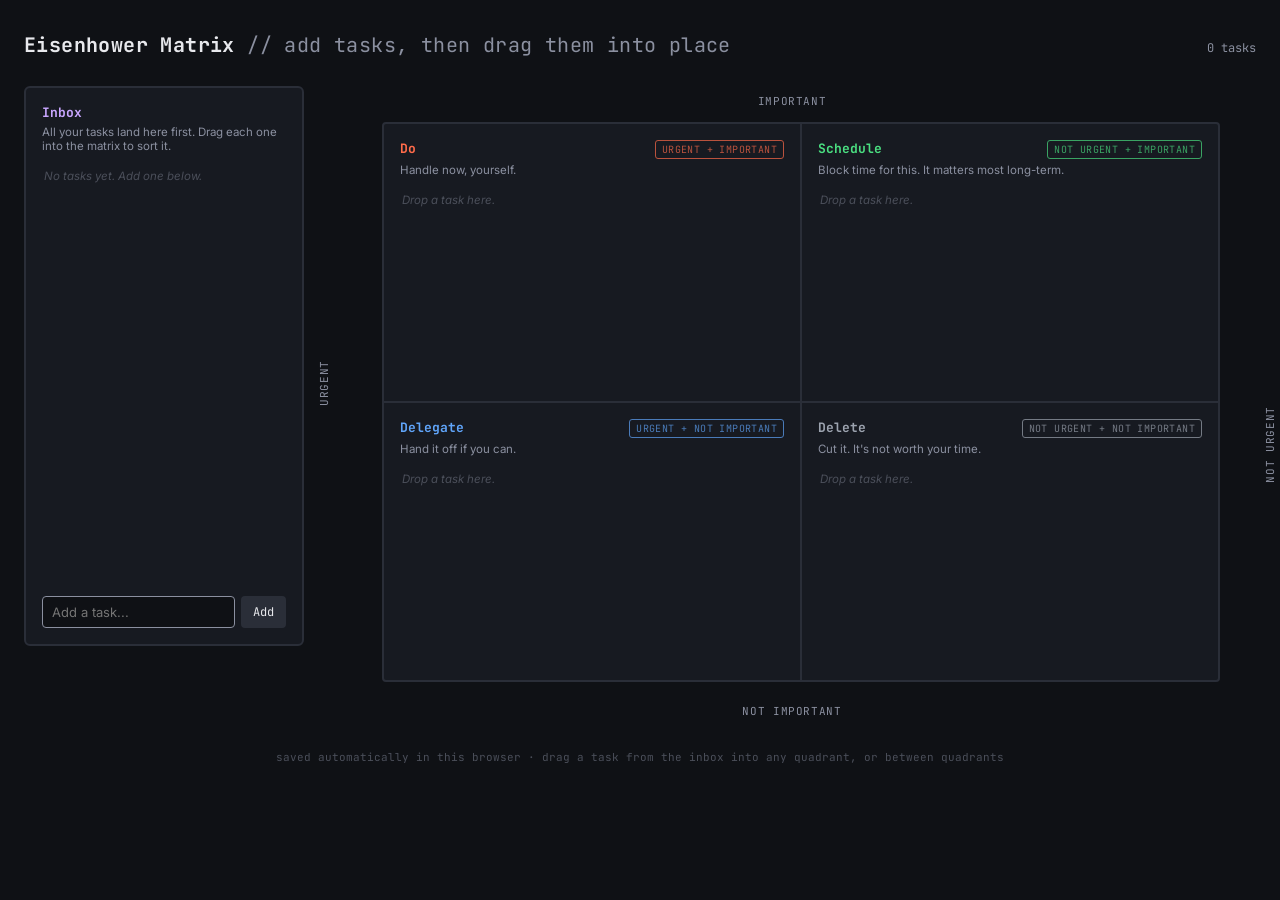
==== eisenhower_matrix/index.html @ 24649afc "task manager initial draft" ====
<!DOCTYPE html>
<html lang="en">
<head>
<meta charset="UTF-8">
<meta name="viewport" content="width=device-width, initial-scale=1.0">
<title>Eisenhower Matrix</title>
<link rel="preconnect" href="https://fonts.googleapis.com">
<link href="https://fonts.googleapis.com/css2?family=JetBrains+Mono:wght@400;500;700&family=Inter:wght@400;500;600&display=swap" rel="stylesheet">
<style>
  :root {
    --bg: #0F1115;
    --panel: #171A21;
    --panel-hover: #1D212B;
    --grid-line: #2A2E38;
    --text: #E8E9ED;
    --text-dim: #8B90A0;
    --do: #FF6B4A;
    --schedule: #4ADE80;
    --delegate: #60A5FA;
    --delete: #9CA3AF;
    --inbox: #C9A6FF;
  }

  * { box-sizing: border-box; }

  body {
    margin: 0;
    background: var(--bg);
    color: var(--text);
    font-family: 'Inter', sans-serif;
    min-height: 100vh;
    padding: 32px 24px 80px;
  }

  header {
    max-width: 1300px;
    margin: 0 auto 28px;
    display: flex;
    align-items: baseline;
    justify-content: space-between;
    flex-wrap: wrap;
    gap: 8px;
  }

  h1 {
    font-family: 'JetBrains Mono', monospace;
    font-size: 20px;
    font-weight: 700;
    letter-spacing: 0.02em;
    margin: 0;
  }

  h1 span { color: var(--text-dim); font-weight: 400; }

  .subtitle {
    font-family: 'JetBrains Mono', monospace;
    font-size: 12px;
    color: var(--text-dim);
  }

  /* ---- Overall layout: inbox on the left, graph on the right ---- */
  .layout {
    max-width: 1300px;
    margin: 0 auto;
    display: flex;
    gap: 24px;
    align-items: flex-start;
  }

  /* ---- Inbox (left column) ---- */
  .inbox {
    width: 280px;
    flex-shrink: 0;
    background: var(--panel);
    border: 2px solid var(--grid-line);
    border-radius: 6px;
    padding: 16px;
    display: flex;
    flex-direction: column;
    min-height: 560px;
    transition: background 0.15s ease, border-color 0.15s ease;
  }

  .inbox.drag-over {
    background: var(--panel-hover);
    border-color: var(--inbox);
  }

  .inbox-head {
    display: flex;
    align-items: baseline;
    justify-content: space-between;
    margin-bottom: 4px;
  }

  .inbox-title {
    font-family: 'JetBrains Mono', monospace;
    font-size: 13px;
    font-weight: 700;
    color: var(--inbox);
  }

  .inbox-desc {
    font-size: 11.5px;
    color: var(--text-dim);
    margin-bottom: 12px;
  }

  /* ---- The graph ---- */
  .graph-wrap {
    flex: 1;
    min-width: 0;
    position: relative;
    padding: 36px 36px 44px 54px;
  }

  .axis-label {
    position: absolute;
    font-family: 'JetBrains Mono', monospace;
    font-size: 11px;
    color: var(--text-dim);
    letter-spacing: 0.06em;
    text-transform: uppercase;
    white-space: nowrap;
  }

  .axis-top    { top: 8px; left: 50%; transform: translateX(-50%); }
  .axis-bottom { bottom: 8px; left: 50%; transform: translateX(-50%); }
  .axis-left {
    top: 50%; left: -4px;
    transform: translateY(-50%) rotate(-90deg);
    transform-origin: left center;
  }
  .axis-right {
    top: 50%; right: -14px;
    transform: translateY(-50%) rotate(-90deg);
    transform-origin: right center;
  }

  .matrix {
    display: grid;
    grid-template-columns: 1fr 1fr;
    grid-template-rows: 1fr 1fr;
    gap: 2px;
    background: var(--grid-line);
    border: 2px solid var(--grid-line);
    border-radius: 4px;
    overflow: hidden;
    min-height: 560px;
  }

  .quadrant {
    background: var(--panel);
    padding: 16px 16px 12px;
    display: flex;
    flex-direction: column;
    min-height: 0;
    transition: background 0.15s ease;
  }

  .quadrant.drag-over { background: var(--panel-hover); }

  .quadrant-head {
    display: flex;
    align-items: baseline;
    justify-content: space-between;
    margin-bottom: 4px;
  }

  .quadrant-title {
    font-family: 'JetBrains Mono', monospace;
    font-size: 13px;
    font-weight: 700;
  }

  .quadrant-tag {
    font-family: 'JetBrains Mono', monospace;
    font-size: 10px;
    padding: 2px 6px;
    border-radius: 3px;
    text-transform: uppercase;
    letter-spacing: 0.04em;
    border: 1px solid currentColor;
    opacity: 0.7;
  }

  #q-do .quadrant-title, #q-do .quadrant-tag { color: var(--do); }
  #q-schedule .quadrant-title, #q-schedule .quadrant-tag { color: var(--schedule); }
  #q-delegate .quadrant-title, #q-delegate .quadrant-tag { color: var(--delegate); }
  #q-delete .quadrant-title, #q-delete .quadrant-tag { color: var(--delete); }

  .quadrant-desc {
    font-size: 11.5px;
    color: var(--text-dim);
    margin-bottom: 12px;
  }

  /* ---- Shared task list + card styles ---- */
  .task-list {
    flex: 1;
    overflow-y: auto;
    display: flex;
    flex-direction: column;
    gap: 6px;
    min-height: 40px;
    padding-bottom: 4px;
  }

  .task {
    background: #1F232D;
    border: 1px solid var(--grid-line);
    border-radius: 5px;
    padding: 8px 10px;
    font-size: 13.5px;
    line-height: 1.4;
    display: flex;
    align-items: flex-start;
    justify-content: space-between;
    gap: 8px;
    cursor: grab;
  }

  .task:active { cursor: grabbing; }
  .task.dragging { opacity: 0.35; }

  .task-text {
    word-break: break-word;
    flex: 1;
  }

  .task-remove {
    background: none;
    border: none;
    color: var(--text-dim);
    cursor: pointer;
    font-size: 15px;
    line-height: 1;
    padding: 0 2px;
    flex-shrink: 0;
  }
  .task-remove:hover { color: var(--text); }

  .add-row {
    display: flex;
    gap: 6px;
    margin-top: 10px;
  }

  .add-row input {
    flex: 1;
    background: #0F1115;
    border: 1px solid var(--grid-line);
    border-radius: 4px;
    padding: 7px 9px;
    color: var(--text);
    font-family: 'Inter', sans-serif;
    font-size: 13px;
    min-width: 0;
  }

  .add-row input:focus {
    outline: none;
    border-color: var(--text-dim);
  }

  .add-row button {
    background: var(--grid-line);
    border: none;
    border-radius: 4px;
    color: var(--text);
    font-family: 'JetBrains Mono', monospace;
    font-size: 12px;
    padding: 0 12px;
    cursor: pointer;
    flex-shrink: 0;
  }
  .add-row button:hover { background: #3A3F4C; }

  .empty-hint {
    font-size: 11.5px;
    color: #4B4F5A;
    font-style: italic;
    padding: 4px 2px;
  }

  footer {
    max-width: 1300px;
    margin: 24px auto 0;
    font-family: 'JetBrains Mono', monospace;
    font-size: 11px;
    color: #4B4F5A;
    text-align: center;
  }

  @media (max-width: 900px) {
    .layout { flex-direction: column; }
    .inbox { width: 100%; min-height: 200px; }
    .graph-wrap { width: 100%; padding: 28px 14px 34px 30px; }
    .matrix { min-height: 640px; }
    .axis-left, .axis-right { display: none; }
  }
</style>
</head>
<body>

<header>
  <h1>Eisenhower Matrix <span>// add tasks, then drag them into place</span></h1>
  <div class="subtitle" id="task-count">0 tasks</div>
</header>

<div class="layout">

  <div class="inbox" data-quadrant="inbox">
    <div class="inbox-head">
      <span class="inbox-title">Inbox</span>
    </div>
    <div class="inbox-desc">All your tasks land here first. Drag each one into the matrix to sort it.</div>
    <div class="task-list" id="list-inbox"></div>
    <form class="add-row" data-quadrant="inbox">
      <input type="text" placeholder="Add a task..." autofocus />
      <button type="submit">Add</button>
    </form>
  </div>

  <div class="graph-wrap">
    <div class="axis-label axis-top">important</div>
    <div class="axis-label axis-bottom">not important</div>
    <div class="axis-label axis-left">urgent</div>
    <div class="axis-label axis-right">not urgent</div>

    <div class="matrix">
      <div class="quadrant" id="q-do" data-quadrant="do">
        <div class="quadrant-head">
          <span class="quadrant-title">Do</span>
          <span class="quadrant-tag">urgent + important</span>
        </div>
        <div class="quadrant-desc">Handle now, yourself.</div>
        <div class="task-list" id="list-do"></div>
      </div>

      <div class="quadrant" id="q-schedule" data-quadrant="schedule">
        <div class="quadrant-head">
          <span class="quadrant-title">Schedule</span>
          <span class="quadrant-tag">not urgent + important</span>
        </div>
        <div class="quadrant-desc">Block time for this. It matters most long-term.</div>
        <div class="task-list" id="list-schedule"></div>
      </div>

      <div class="quadrant" id="q-delegate" data-quadrant="delegate">
        <div class="quadrant-head">
          <span class="quadrant-title">Delegate</span>
          <span class="quadrant-tag">urgent + not important</span>
        </div>
        <div class="quadrant-desc">Hand it off if you can.</div>
        <div class="task-list" id="list-delegate"></div>
      </div>

      <div class="quadrant" id="q-delete" data-quadrant="delete">
        <div class="quadrant-head">
          <span class="quadrant-title">Delete</span>
          <span class="quadrant-tag">not urgent + not important</span>
        </div>
        <div class="quadrant-desc">Cut it. It's not worth your time.</div>
        <div class="task-list" id="list-delete"></div>
      </div>
    </div>
  </div>

</div>

<footer>saved automatically in this browser &middot; drag a task from the inbox into any quadrant, or between quadrants</footer>

<script>
  // ---- Data layer -----------------------------------------------------
  // Tasks are stored as an array of { id, text, quadrant } objects,
  // persisted to localStorage so they survive closing/reopening the file.
  // quadrant is one of: 'inbox', 'do', 'schedule', 'delegate', 'delete'

  const STORAGE_KEY = 'eisenhower-matrix-tasks';
  const ZONES = ['inbox', 'do', 'schedule', 'delegate', 'delete'];

  function loadTasks() {
    try {
      const raw = localStorage.getItem(STORAGE_KEY);
      return raw ? JSON.parse(raw) : [];
    } catch (e) {
      console.error('Could not read saved tasks:', e);
      return [];
    }
  }

  function saveTasks(tasks) {
    localStorage.setItem(STORAGE_KEY, JSON.stringify(tasks));
  }

  let tasks = loadTasks();

  function addTask(text, quadrant) {
    const trimmed = text.trim();
    if (!trimmed) return;
    tasks.push({ id: crypto.randomUUID(), text: trimmed, quadrant });
    saveTasks(tasks);
    render();
  }

  function removeTask(id) {
    tasks = tasks.filter(t => t.id !== id);
    saveTasks(tasks);
    render();
  }

  function moveTask(id, newQuadrant) {
    const task = tasks.find(t => t.id === id);
    if (task) {
      task.quadrant = newQuadrant;
      saveTasks(tasks);
      render();
    }
  }

  // ---- Rendering --------------------------------------------------------

  function render() {
    ZONES.forEach(zone => {
      const list = document.getElementById('list-' + zone);
      list.innerHTML = '';

      const items = tasks.filter(t => t.quadrant === zone);

      if (items.length === 0) {
        const hint = document.createElement('div');
        hint.className = 'empty-hint';
        hint.textContent = zone === 'inbox' ? 'No tasks yet. Add one below.' : 'Drop a task here.';
        list.appendChild(hint);
        return;
      }

      items.forEach(task => {
        const card = document.createElement('div');
        card.className = 'task';
        card.draggable = true;
        card.dataset.id = task.id;

        const textEl = document.createElement('span');
        textEl.className = 'task-text';
        textEl.textContent = task.text;

        const removeBtn = document.createElement('button');
        removeBtn.className = 'task-remove';
        removeBtn.textContent = '\u00D7';
        removeBtn.title = 'Delete task';
        removeBtn.addEventListener('click', () => removeTask(task.id));

        card.addEventListener('dragstart', () => {
          card.classList.add('dragging');
        });
        card.addEventListener('dragend', () => {
          card.classList.remove('dragging');
        });

        card.appendChild(textEl);
        card.appendChild(removeBtn);
        list.appendChild(card);
      });
    });

    document.getElementById('task-count').textContent =
      tasks.length + (tasks.length === 1 ? ' task' : ' tasks');
  }

  // ---- Drag and drop between zones (inbox + 4 quadrants) -----------------

  document.querySelectorAll('[data-quadrant]').forEach(zone => {
    // Only wire up drag events on containers that actually hold a task list
    // (the inbox div and each quadrant div both qualify).
    zone.addEventListener('dragover', (e) => {
      e.preventDefault();
      zone.classList.add('drag-over');
    });

    zone.addEventListener('dragleave', (e) => {
      // Only clear the highlight when the pointer actually leaves this zone,
      // not when it moves between child elements inside it.
      if (!zone.contains(e.relatedTarget)) {
        zone.classList.remove('drag-over');
      }
    });

    zone.addEventListener('drop', (e) => {
      e.preventDefault();
      zone.classList.remove('drag-over');
      const draggingCard = document.querySelector('.task.dragging');
      if (draggingCard) {
        moveTask(draggingCard.dataset.id, zone.dataset.quadrant);
      }
    });
  });

  // ---- Add-task form (inbox only) ----------------------------------------

  document.querySelector('.add-row[data-quadrant="inbox"]').addEventListener('submit', (e) => {
    e.preventDefault();
    const input = e.target.querySelector('input');
    addTask(input.value, 'inbox');
    input.value = '';
    input.focus();
  });

  render();
</script>

</body>
</html>
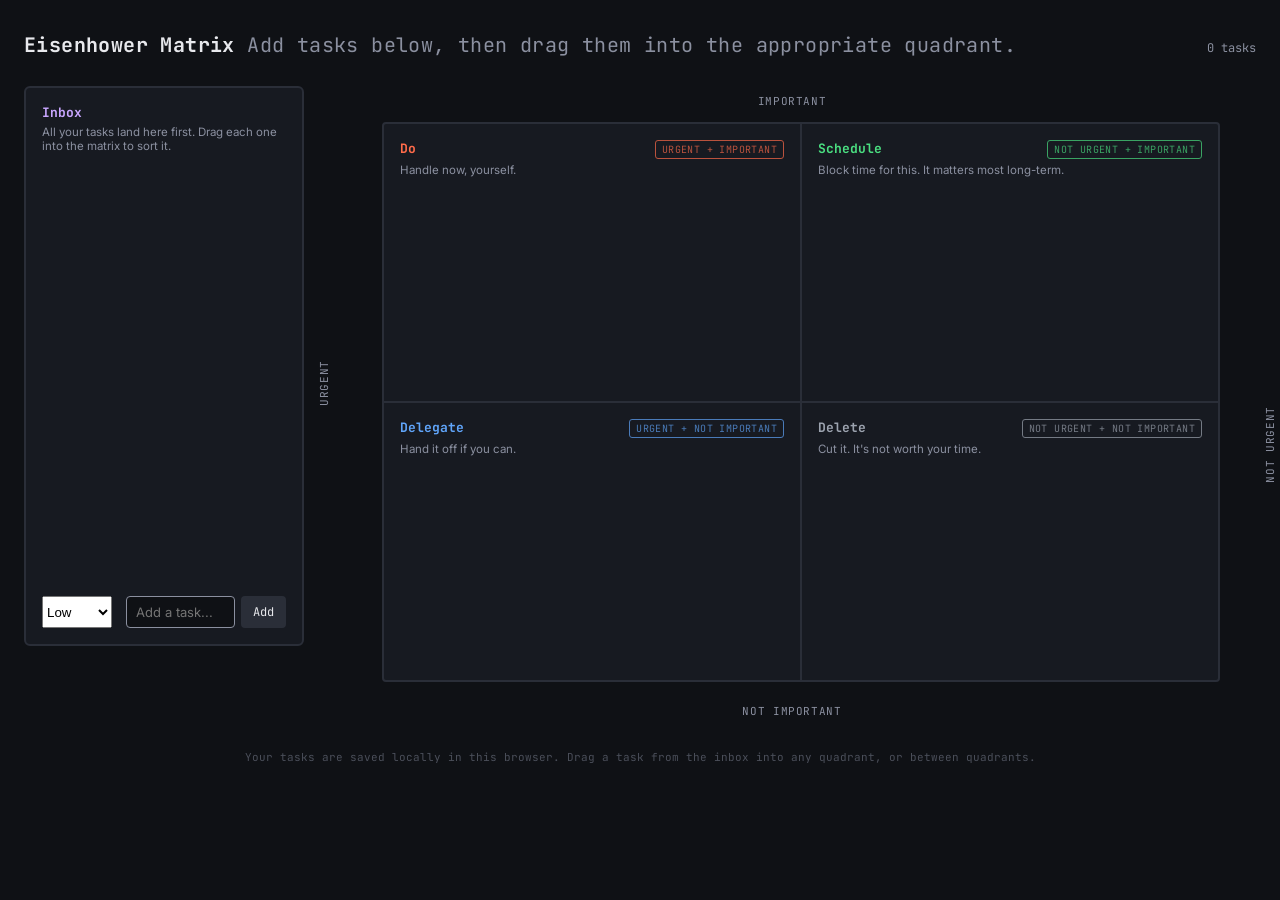
==== commit 0043a722: "update eisenhower matrix" ====
--- a/eisenhower_matrix/index.html
+++ b/eisenhower_matrix/index.html
@@ -221,7 +221,11 @@
   }
 
   .task:active { cursor: grabbing; }
-  .task.dragging { opacity: 0.35; }
+  .task.dragging {
+    opacity: 0.35;
+    box-shadow: 0 4px 12px rgba(0,0,0,0.25);
+    border: 2px solid var(--do);
+  }
 
   .task-text {
     word-break: break-word;
@@ -299,12 +303,15 @@
     .matrix { min-height: 640px; }
     .axis-left, .axis-right { display: none; }
   }
+  .priority-low { opacity: 0.7; }
+  .priority-medium { }
+  .priority-high { border-left: 4px solid #e74c3c; }
 </style>
 </head>
 <body>
 
 <header>
-  <h1>Eisenhower Matrix <span>// add tasks, then drag them into place</span></h1>
+  <h1>Eisenhower Matrix <span>Add tasks below, then drag them into the appropriate quadrant.</span></h1>
   <div class="subtitle" id="task-count">0 tasks</div>
 </header>
 
@@ -317,6 +324,11 @@
     <div class="inbox-desc">All your tasks land here first. Drag each one into the matrix to sort it.</div>
     <div class="task-list" id="list-inbox"></div>
     <form class="add-row" data-quadrant="inbox">
+      <select id="task-priority" style="margin-right:8px;">
+        <option value="low">Low</option>
+        <option value="medium">Medium</option>
+        <option value="high">High</option>
+      </select>
       <input type="text" placeholder="Add a task..." autofocus />
       <button type="submit">Add</button>
     </form>
@@ -369,7 +381,7 @@
 
 </div>
 
-<footer>saved automatically in this browser &middot; drag a task from the inbox into any quadrant, or between quadrants</footer>
+<footer>Your tasks are saved locally in this browser. Drag a task from the inbox into any quadrant, or between quadrants.</footer>
 
 <script>
   // ---- Data layer -----------------------------------------------------
@@ -399,10 +411,8 @@
   function addTask(text, quadrant) {
     const trimmed = text.trim();
     if (!trimmed) return;
-    tasks.push({ id: crypto.randomUUID(), text: trimmed, quadrant });
-    saveTasks(tasks);
-    render();
-  }
+    const priority = document.getElementById('task-priority')?.value || 'medium';
+    tasks.push({ id: crypto.randomUUID(), text: trimmed, quadrant, priority });
 
   function removeTask(id) {
     tasks = tasks.filter(t => t.id !== id);
@@ -431,7 +441,7 @@
       if (items.length === 0) {
         const hint = document.createElement('div');
         hint.className = 'empty-hint';
-        hint.textContent = zone === 'inbox' ? 'No tasks yet. Add one below.' : 'Drop a task here.';
+        hint.textContent = zone === 'inbox' ? 'No tasks yet. Add one below.' : 'Drag a task here to schedule it.';
         list.appendChild(hint);
         return;
       }
@@ -441,16 +451,31 @@
         card.className = 'task';
         card.draggable = true;
         card.dataset.id = task.id;
+        card.dataset.priority = task.priority;
+        card.classList.add('priority-'+task.priority);
 
         const textEl = document.createElement('span');
         textEl.className = 'task-text';
         textEl.textContent = task.text;
+        textEl.contentEditable = true;
+        textEl.addEventListener('blur', () => {
+          if (textEl.textContent !== task.text) {
+            task.text = textEl.textContent;
+            saveTasks();
+          }
+        });
 
         const removeBtn = document.createElement('button');
         removeBtn.className = 'task-remove';
         removeBtn.textContent = '\u00D7';
         removeBtn.title = 'Delete task';
-        removeBtn.addEventListener('click', () => removeTask(task.id));
+        removeBtn.setAttribute('role', 'button');
+        removeBtn.setAttribute('aria-label', 'Delete task');
+        removeBtn.addEventListener('click', () => {
+          if (confirm('Delete this task?')) {
+            removeTask(task.id);
+          }
+        });
 
         card.addEventListener('dragstart', () => {
           card.classList.add('dragging');
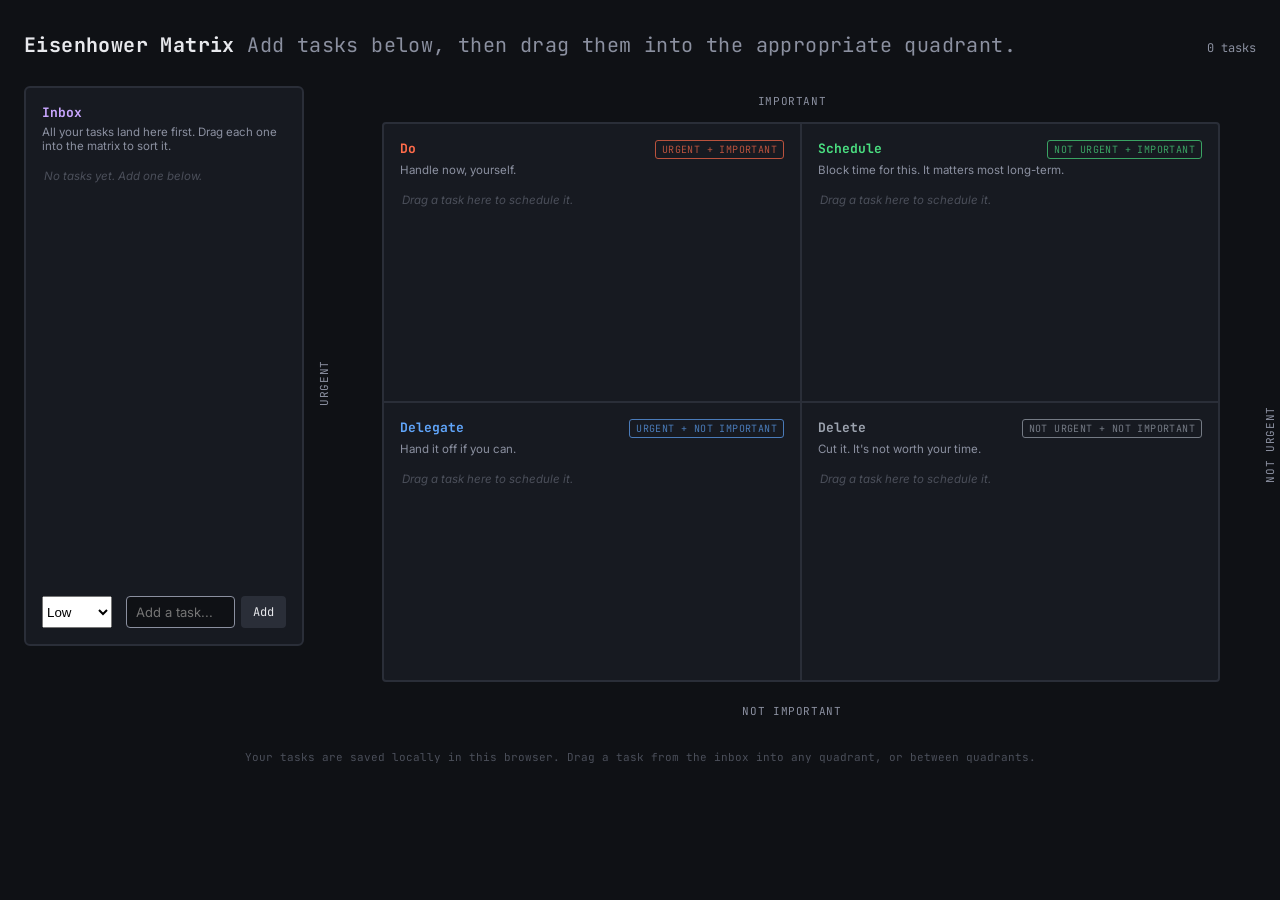
==== commit 9d5716a1: "fixed known bugs" ====
--- a/eisenhower_matrix/index.html
+++ b/eisenhower_matrix/index.html
@@ -304,7 +304,6 @@
     .axis-left, .axis-right { display: none; }
   }
   .priority-low { opacity: 0.7; }
-  .priority-medium { }
   .priority-high { border-left: 4px solid #e74c3c; }
 </style>
 </head>
@@ -395,7 +394,13 @@
   function loadTasks() {
     try {
       const raw = localStorage.getItem(STORAGE_KEY);
-      return raw ? JSON.parse(raw) : [];
+      const savedTasks = raw ? JSON.parse(raw) : [];
+      return Array.isArray(savedTasks)
+        ? savedTasks.map(task => ({
+            ...task,
+            priority: task.priority || 'medium'
+          }))
+        : [];
     } catch (e) {
       console.error('Could not read saved tasks:', e);
       return [];
@@ -413,6 +418,9 @@
     if (!trimmed) return;
     const priority = document.getElementById('task-priority')?.value || 'medium';
     tasks.push({ id: crypto.randomUUID(), text: trimmed, quadrant, priority });
+    saveTasks(tasks);
+    render();
+  }
 
   function removeTask(id) {
     tasks = tasks.filter(t => t.id !== id);
@@ -458,10 +466,19 @@
         textEl.className = 'task-text';
         textEl.textContent = task.text;
         textEl.contentEditable = true;
+        textEl.addEventListener('keydown', (e) => {
+          if (e.key === 'Enter') {
+            e.preventDefault();
+            textEl.blur();
+          }
+        });
         textEl.addEventListener('blur', () => {
-          if (textEl.textContent !== task.text) {
-            task.text = textEl.textContent;
-            saveTasks();
+          const trimmedText = textEl.textContent.trim();
+          if (!trimmedText) {
+            textEl.textContent = task.text;
+          } else if (trimmedText !== task.text) {
+            task.text = trimmedText;
+            saveTasks(tasks);
           }
         });
 
@@ -477,7 +494,8 @@
           }
         });
 
-        card.addEventListener('dragstart', () => {
+        card.addEventListener('dragstart', (e) => {
+          e.dataTransfer.setData('text/plain', task.id);
           card.classList.add('dragging');
         });
         card.addEventListener('dragend', () => {
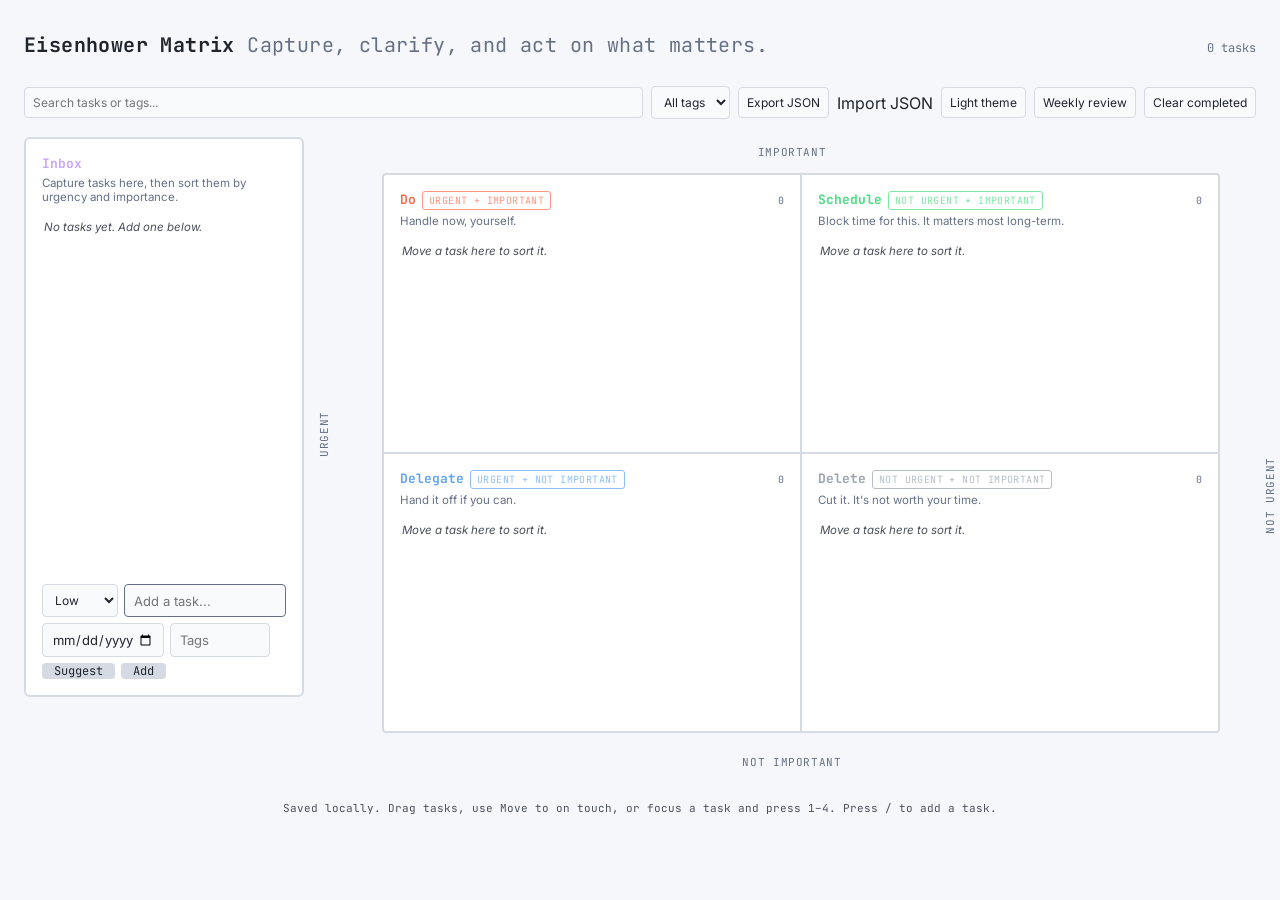
==== commit 101675f8: "Expand Eisenhower task management" ====
--- a/eisenhower_matrix/index.html
+++ b/eisenhower_matrix/index.html
@@ -305,14 +305,96 @@
   }
   .priority-low { opacity: 0.7; }
   .priority-high { border-left: 4px solid #e74c3c; }
+  .toolbar {
+    max-width: 1300px;
+    margin: 0 auto 18px;
+    display: flex;
+    flex-wrap: wrap;
+    gap: 8px;
+    align-items: center;
+  }
+  .toolbar input, .toolbar button, .toolbar select, .add-row select,
+  .task-priority, .task-date, .task-tags, .task-move {
+    background: #0F1115;
+    border: 1px solid var(--grid-line);
+    border-radius: 4px;
+    color: var(--text);
+    font: 12px 'Inter', sans-serif;
+    padding: 7px 8px;
+  }
+  .toolbar input { flex: 1 1 180px; min-width: 140px; }
+  .toolbar button, .toolbar label { cursor: pointer; }
+  .toolbar button:hover { background: var(--grid-line); }
+  .toolbar .review-status { color: var(--text-dim); font: 11px 'JetBrains Mono', monospace; }
+  .add-row { flex-wrap: wrap; }
+  .add-row select { flex: 0 0 76px; min-width: 0; margin-right: 0 !important; }
+  .add-row input { min-width: 100px; }
+  .add-row input[type="date"] { flex: 0 0 122px; }
+  .add-row input[type="text"].tags-input { flex: 0 0 100px; }
+  .quadrant-head { gap: 6px; }
+  .quadrant-count {
+    color: var(--text-dim);
+    font: 10px 'JetBrains Mono', monospace;
+    margin-left: auto;
+  }
+  .overload-warning {
+    display: none;
+    color: #FBBF24;
+    font-size: 11px;
+    margin: 0 0 8px;
+  }
+  .overload-warning.visible { display: block; }
+  .task { flex-wrap: wrap; cursor: grab; }
+  .task.completed { opacity: 0.55; }
+  .task.completed .task-text { text-decoration: line-through; }
+  .task-main { display: flex; align-items: flex-start; gap: 7px; flex: 1 1 140px; min-width: 0; }
+  .task-main input { margin-top: 3px; accent-color: var(--schedule); }
+  .task-text { outline: none; }
+  .task-meta { width: 100%; display: flex; gap: 5px; flex-wrap: wrap; align-items: center; color: var(--text-dim); font-size: 10px; }
+  .task-meta.overdue { color: #FB7185; }
+  .task-tag { color: var(--inbox); }
+  .task-actions { display: flex; gap: 4px; align-items: center; }
+  .task-actions select { max-width: 94px; }
+  .task-remove { font-size: 15px; }
+  .toast {
+    position: fixed; bottom: 22px; left: 50%; transform: translateX(-50%);
+    background: #252A35; border: 1px solid var(--grid-line); border-radius: 5px;
+    padding: 10px 12px; color: var(--text); font-size: 12px; z-index: 5;
+    display: none; gap: 12px; align-items: center;
+  }
+  .toast.visible { display: flex; }
+  .toast button { background: none; border: 0; color: var(--inbox); cursor: pointer; font-weight: 700; }
+  .review-panel { max-width: 1300px; margin: 0 auto 16px; color: var(--text-dim); font-size: 12px; display: none; }
+  .review-panel.visible { display: block; }
+  body.light { --bg:#F5F7FA; --panel:#FFFFFF; --panel-hover:#EEF2F7; --grid-line:#D5DAE3; --text:#20242D; --text-dim:#667085; }
+  body.light .task, body.light .add-row input, body.light .toolbar input,
+  body.light .toolbar button, body.light .toolbar select, body.light .add-row select,
+  body.light .task-priority, body.light .task-date, body.light .task-tags, body.light .task-move { background:#F8FAFC; }
+  @media (max-width: 900px) {
+    .axis-left, .axis-right { display: block; writing-mode: horizontal-tb; transform: none; font-size: 9px; }
+    .axis-left { left: 0; top: 50%; }
+    .axis-right { right: 0; top: 50%; }
+    .graph-wrap { padding-left: 45px; padding-right: 45px; }
+  }
 </style>
 </head>
 <body>
 
 <header>
-  <h1>Eisenhower Matrix <span>Add tasks below, then drag them into the appropriate quadrant.</span></h1>
+  <h1>Eisenhower Matrix <span>Capture, clarify, and act on what matters.</span></h1>
   <div class="subtitle" id="task-count">0 tasks</div>
 </header>
+
+<div class="toolbar">
+  <input id="search" type="search" placeholder="Search tasks or tags..." aria-label="Search tasks or tags" />
+  <select id="filter-tag" aria-label="Filter by tag"><option value="">All tags</option></select>
+  <button id="export-btn" type="button">Export JSON</button>
+  <label class="toolbar-button">Import JSON<input id="import-input" type="file" accept="application/json" hidden /></label>
+  <button id="theme-toggle" type="button">Light theme</button>
+  <button id="review-toggle" type="button">Weekly review</button>
+  <button id="clear-completed" type="button">Clear completed</button>
+</div>
+<div class="review-panel" id="review-panel"></div>
 
 <div class="layout">
 
@@ -320,15 +402,18 @@
     <div class="inbox-head">
       <span class="inbox-title">Inbox</span>
     </div>
-    <div class="inbox-desc">All your tasks land here first. Drag each one into the matrix to sort it.</div>
+    <div class="inbox-desc">Capture tasks here, then sort them by urgency and importance.</div>
     <div class="task-list" id="list-inbox"></div>
     <form class="add-row" data-quadrant="inbox">
-      <select id="task-priority" style="margin-right:8px;">
+      <select id="task-priority" aria-label="Sort priority">
         <option value="low">Low</option>
         <option value="medium">Medium</option>
         <option value="high">High</option>
       </select>
       <input type="text" placeholder="Add a task..." autofocus />
+      <input type="date" aria-label="Due date" title="Due date" />
+      <input class="tags-input" type="text" placeholder="Tags" aria-label="Tags (comma separated)" />
+      <button type="button" id="suggest-task">Suggest</button>
       <button type="submit">Add</button>
     </form>
   </div>
@@ -344,8 +429,10 @@
         <div class="quadrant-head">
           <span class="quadrant-title">Do</span>
           <span class="quadrant-tag">urgent + important</span>
+          <span class="quadrant-count">0</span>
         </div>
         <div class="quadrant-desc">Handle now, yourself.</div>
+        <div class="overload-warning">Do is overloaded. Consider scheduling or delegating something.</div>
         <div class="task-list" id="list-do"></div>
       </div>
 
@@ -353,6 +440,7 @@
         <div class="quadrant-head">
           <span class="quadrant-title">Schedule</span>
           <span class="quadrant-tag">not urgent + important</span>
+          <span class="quadrant-count">0</span>
         </div>
         <div class="quadrant-desc">Block time for this. It matters most long-term.</div>
         <div class="task-list" id="list-schedule"></div>
@@ -362,6 +450,7 @@
         <div class="quadrant-head">
           <span class="quadrant-title">Delegate</span>
           <span class="quadrant-tag">urgent + not important</span>
+          <span class="quadrant-count">0</span>
         </div>
         <div class="quadrant-desc">Hand it off if you can.</div>
         <div class="task-list" id="list-delegate"></div>
@@ -371,6 +460,7 @@
         <div class="quadrant-head">
           <span class="quadrant-title">Delete</span>
           <span class="quadrant-tag">not urgent + not important</span>
+          <span class="quadrant-count">0</span>
         </div>
         <div class="quadrant-desc">Cut it. It's not worth your time.</div>
         <div class="task-list" id="list-delete"></div>
@@ -380,176 +470,183 @@
 
 </div>
 
-<footer>Your tasks are saved locally in this browser. Drag a task from the inbox into any quadrant, or between quadrants.</footer>
+<footer>Saved locally. Drag tasks, use Move to on touch, or focus a task and press 1–4. Press / to add a task.</footer>
+<div class="toast" id="toast"><span id="toast-message"></span><button id="toast-undo" type="button">Undo</button></div>
 
 <script>
-  // ---- Data layer -----------------------------------------------------
-  // Tasks are stored as an array of { id, text, quadrant } objects,
-  // persisted to localStorage so they survive closing/reopening the file.
-  // quadrant is one of: 'inbox', 'do', 'schedule', 'delegate', 'delete'
-
   const STORAGE_KEY = 'eisenhower-matrix-tasks';
+  const SETTINGS_KEY = 'eisenhower-matrix-settings';
   const ZONES = ['inbox', 'do', 'schedule', 'delegate', 'delete'];
-
+  const zoneNames = { inbox: 'Inbox', do: 'Do', schedule: 'Schedule', delegate: 'Delegate', delete: 'Delete' };
+  let tasks = loadTasks();
+  let settings = loadSettings();
+  let undoAction = null;
+  let reviewIndex = 0;
+
+  function newId() {
+    return crypto.randomUUID ? crypto.randomUUID() : Date.now().toString(36) + Math.random().toString(36).slice(2);
+  }
   function loadTasks() {
     try {
-      const raw = localStorage.getItem(STORAGE_KEY);
-      const savedTasks = raw ? JSON.parse(raw) : [];
-      return Array.isArray(savedTasks)
-        ? savedTasks.map(task => ({
-            ...task,
-            priority: task.priority || 'medium'
-          }))
-        : [];
-    } catch (e) {
-      console.error('Could not read saved tasks:', e);
-      return [];
-    }
-  }
-
-  function saveTasks(tasks) {
-    localStorage.setItem(STORAGE_KEY, JSON.stringify(tasks));
-  }
-
-  let tasks = loadTasks();
-
-  function addTask(text, quadrant) {
+      const saved = JSON.parse(localStorage.getItem(STORAGE_KEY) || '[]');
+      return Array.isArray(saved) ? saved.map(task => ({
+        id: task.id || newId(), text: String(task.text || ''), quadrant: ZONES.includes(task.quadrant) ? task.quadrant : 'inbox',
+        priority: ['low', 'medium', 'high'].includes(task.priority) ? task.priority : 'medium',
+        dueDate: task.dueDate || '', completed: Boolean(task.completed), tags: Array.isArray(task.tags) ? task.tags : [],
+        recurring: task.recurring || ''
+      })).filter(task => task.text) : [];
+    } catch (error) { console.error('Could not read saved tasks:', error); return []; }
+  }
+  function loadSettings() {
+    try { return JSON.parse(localStorage.getItem(SETTINGS_KEY) || '{}'); }
+    catch (error) { console.error('Could not read settings:', error); return {}; }
+  }
+  function save() { localStorage.setItem(STORAGE_KEY, JSON.stringify(tasks)); }
+  function saveSettings() { localStorage.setItem(SETTINGS_KEY, JSON.stringify(settings)); }
+  function today() { return new Date().toISOString().slice(0, 10); }
+  function normalizeTask(task) {
+    return {
+      id: task.id || newId(), text: String(task.text || ''), quadrant: ZONES.includes(task.quadrant) ? task.quadrant : 'inbox',
+      priority: ['low', 'medium', 'high'].includes(task.priority) ? task.priority : 'medium',
+      dueDate: task.dueDate || '', completed: Boolean(task.completed), tags: Array.isArray(task.tags) ? task.tags : [],
+      recurring: ['daily', 'weekly', 'monthly'].includes(task.recurring) ? task.recurring : ''
+    };
+  }
+  function visibleTasks() {
+    const query = document.getElementById('search').value.trim().toLowerCase();
+    const tag = document.getElementById('filter-tag').value;
+    return tasks.filter(task => (!query || task.text.toLowerCase().includes(query) || task.tags.some(t => t.toLowerCase().includes(query))) && (!tag || task.tags.includes(tag)));
+  }
+  function showToast(message, action) {
+    undoAction = action;
+    document.getElementById('toast-message').textContent = message;
+    document.getElementById('toast').classList.add('visible');
+    clearTimeout(showToast.timer);
+    showToast.timer = setTimeout(() => { document.getElementById('toast').classList.remove('visible'); undoAction = null; }, 5000);
+  }
+  function addTask(text, dueDate, tags) {
     const trimmed = text.trim();
     if (!trimmed) return;
-    const priority = document.getElementById('task-priority')?.value || 'medium';
-    tasks.push({ id: crypto.randomUUID(), text: trimmed, quadrant, priority });
-    saveTasks(tasks);
-    render();
-  }
-
+    tasks.push({ id: newId(), text: trimmed, quadrant: 'inbox', priority: document.getElementById('task-priority').value, dueDate, completed: false, tags, recurring: '' });
+    save(); render();
+  }
+  function moveTask(id, quadrant) {
+    const task = tasks.find(item => item.id === id);
+    if (!task || !ZONES.includes(quadrant)) return;
+    const previous = task.quadrant; task.quadrant = quadrant; save(); render();
+    if (previous !== quadrant) showToast('Moved to ' + zoneNames[quadrant] + '.', () => { task.quadrant = previous; save(); render(); });
+  }
   function removeTask(id) {
-    tasks = tasks.filter(t => t.id !== id);
-    saveTasks(tasks);
-    render();
-  }
-
-  function moveTask(id, newQuadrant) {
-    const task = tasks.find(t => t.id === id);
-    if (task) {
-      task.quadrant = newQuadrant;
-      saveTasks(tasks);
-      render();
-    }
-  }
-
-  // ---- Rendering --------------------------------------------------------
-
+    const index = tasks.findIndex(item => item.id === id);
+    if (index < 0) return;
+    const removed = tasks.splice(index, 1)[0]; save(); render();
+    showToast('Task deleted.', () => { tasks.splice(index, 0, removed); save(); render(); });
+  }
+  function updateTask(task, key, value) { task[key] = value; save(); render(); }
+  function makeSelect(className, value, options, label) {
+    const select = document.createElement('select'); select.className = className; select.title = label; select.setAttribute('aria-label', label);
+    options.forEach(([optionValue, text]) => { const option = new Option(text, optionValue); option.selected = optionValue === value; select.add(option); });
+    return select;
+  }
   function render() {
+    const visible = visibleTasks();
     ZONES.forEach(zone => {
-      const list = document.getElementById('list-' + zone);
-      list.innerHTML = '';
-
-      const items = tasks.filter(t => t.quadrant === zone);
-
-      if (items.length === 0) {
-        const hint = document.createElement('div');
-        hint.className = 'empty-hint';
-        hint.textContent = zone === 'inbox' ? 'No tasks yet. Add one below.' : 'Drag a task here to schedule it.';
-        list.appendChild(hint);
-        return;
-      }
-
+      const list = document.getElementById('list-' + zone); list.innerHTML = '';
+      const items = visible.filter(task => task.quadrant === zone);
+      const count = document.querySelector('#q-' + zone + ' .quadrant-count');
+      if (count) count.textContent = items.length;
+      if (zone === 'do') document.querySelector('#q-do .overload-warning').classList.toggle('visible', tasks.filter(t => t.quadrant === 'do').length > 5);
+      if (!items.length) { const hint = document.createElement('div'); hint.className = 'empty-hint'; hint.textContent = zone === 'inbox' ? 'No tasks yet. Add one below.' : 'Move a task here to sort it.'; list.appendChild(hint); return; }
+      items.sort((a, b) => ({ high: 0, medium: 1, low: 2 }[a.priority] - { high: 0, medium: 1, low: 2 }[b.priority]));
       items.forEach(task => {
-        const card = document.createElement('div');
-        card.className = 'task';
-        card.draggable = true;
-        card.dataset.id = task.id;
-        card.dataset.priority = task.priority;
-        card.classList.add('priority-'+task.priority);
-
-        const textEl = document.createElement('span');
-        textEl.className = 'task-text';
-        textEl.textContent = task.text;
-        textEl.contentEditable = true;
-        textEl.addEventListener('keydown', (e) => {
-          if (e.key === 'Enter') {
-            e.preventDefault();
-            textEl.blur();
+        const card = document.createElement('div'); card.className = 'task' + (task.completed ? ' completed' : '') + ' priority-' + task.priority; card.draggable = true; card.dataset.id = task.id;
+        const main = document.createElement('div'); main.className = 'task-main';
+        const check = document.createElement('input'); check.type = 'checkbox'; check.checked = task.completed; check.title = 'Mark complete'; check.addEventListener('change', () => {
+          task.completed = check.checked;
+          if (task.completed && task.recurring) {
+            const next = new Date(task.dueDate || today());
+            if (task.recurring === 'daily') next.setDate(next.getDate() + 1);
+            if (task.recurring === 'weekly') next.setDate(next.getDate() + 7);
+            if (task.recurring === 'monthly') next.setMonth(next.getMonth() + 1);
+            tasks.push({ ...task, id: newId(), completed: false, dueDate: next.toISOString().slice(0, 10), quadrant: 'schedule' });
           }
+          save(); render();
         });
-        textEl.addEventListener('blur', () => {
-          const trimmedText = textEl.textContent.trim();
-          if (!trimmedText) {
-            textEl.textContent = task.text;
-          } else if (trimmedText !== task.text) {
-            task.text = trimmedText;
-            saveTasks(tasks);
-          }
-        });
-
-        const removeBtn = document.createElement('button');
-        removeBtn.className = 'task-remove';
-        removeBtn.textContent = '\u00D7';
-        removeBtn.title = 'Delete task';
-        removeBtn.setAttribute('role', 'button');
-        removeBtn.setAttribute('aria-label', 'Delete task');
-        removeBtn.addEventListener('click', () => {
-          if (confirm('Delete this task?')) {
-            removeTask(task.id);
-          }
-        });
-
-        card.addEventListener('dragstart', (e) => {
-          e.dataTransfer.setData('text/plain', task.id);
-          card.classList.add('dragging');
-        });
-        card.addEventListener('dragend', () => {
-          card.classList.remove('dragging');
-        });
-
-        card.appendChild(textEl);
-        card.appendChild(removeBtn);
+        const text = document.createElement('span'); text.className = 'task-text'; text.textContent = task.text; text.contentEditable = 'true'; text.addEventListener('keydown', e => { if (e.key === 'Enter') { e.preventDefault(); text.blur(); } }); text.addEventListener('blur', () => { if (text.textContent.trim()) { task.text = text.textContent.trim(); save(); } else text.textContent = task.text; });
+        main.append(check, text);
+        const actions = document.createElement('div'); actions.className = 'task-actions';
+        const priority = makeSelect('task-priority', task.priority, [['low','Low'],['medium','Medium'],['high','High']], 'Sort priority'); priority.addEventListener('change', () => updateTask(task, 'priority', priority.value));
+        const move = makeSelect('task-move', task.quadrant, ZONES.map(zoneName => [zoneName, zoneNames[zoneName]]), 'Move to'); move.addEventListener('change', () => moveTask(task.id, move.value));
+        const remove = document.createElement('button'); remove.className = 'task-remove'; remove.textContent = '\u00D7'; remove.title = 'Delete task'; remove.setAttribute('aria-label', 'Delete task'); remove.addEventListener('click', () => removeTask(task.id));
+        actions.append(priority, move, remove);
+        const meta = document.createElement('div'); meta.className = 'task-meta' + (task.dueDate && task.dueDate < today() && !task.completed ? ' overdue' : '');
+        if (task.dueDate) meta.append(document.createTextNode((task.dueDate < today() && !task.completed ? 'Overdue: ' : 'Due: ') + task.dueDate));
+        task.tags.forEach(tag => { const tagEl = document.createElement('span'); tagEl.className = 'task-tag'; tagEl.textContent = '#' + tag; meta.append(tagEl); });
+        const due = document.createElement('input'); due.type = 'date'; due.className = 'task-date'; due.value = task.dueDate; due.title = 'Due date'; due.addEventListener('change', () => updateTask(task, 'dueDate', due.value)); meta.append(due);
+        const recurring = makeSelect('task-tags', task.recurring, [['','Once'],['daily','Daily'],['weekly','Weekly'],['monthly','Monthly']], 'Recurring'); recurring.addEventListener('change', () => updateTask(task, 'recurring', recurring.value)); meta.append(recurring);
+        card.append(main, actions, meta);
+        card.addEventListener('dragstart', e => { e.dataTransfer.setData('text/plain', task.id); card.classList.add('dragging'); });
+        card.addEventListener('dragend', () => card.classList.remove('dragging'));
         list.appendChild(card);
       });
     });
-
-    document.getElementById('task-count').textContent =
-      tasks.length + (tasks.length === 1 ? ' task' : ' tasks');
-  }
-
-  // ---- Drag and drop between zones (inbox + 4 quadrants) -----------------
-
+    document.getElementById('task-count').textContent = tasks.length + (tasks.length === 1 ? ' task' : ' tasks');
+    updateTagFilter();
+  }
+  function updateTagFilter() {
+    const select = document.getElementById('filter-tag'); const current = select.value;
+    select.innerHTML = '<option value="">All tags</option>';
+    [...new Set(tasks.flatMap(task => task.tags))].sort().forEach(tag => select.add(new Option('#' + tag, tag)));
+    select.value = current;
+  }
+  function exportTasks() {
+    const blob = new Blob([JSON.stringify(tasks, null, 2)], { type: 'application/json' }); const url = URL.createObjectURL(blob);
+    const link = document.createElement('a'); link.href = url; link.download = 'eisenhower-tasks.json'; link.click(); URL.revokeObjectURL(url);
+  }
+  function review() {
+    const items = tasks.filter(task => !task.completed);
+    const stats = ZONES.map(zone => zoneNames[zone] + ': ' + tasks.filter(task => task.quadrant === zone).length).join(' · ');
+    if (!items.length) return 'All tasks are complete. Nice work. ' + stats;
+    const task = items[reviewIndex % items.length]; reviewIndex++; return 'Review ' + zoneNames[task.quadrant] + ': "' + task.text + '"' + (task.dueDate ? ' (due ' + task.dueDate + ')' : '') + '.';
+  }
+  function suggestQuadrant(dueDate, priority) {
+    if (priority === 'high' || (dueDate && dueDate <= today())) return 'do';
+    if (dueDate) return 'schedule';
+    return 'inbox';
+  }
+  function promoteDueTasks() {
+    const cutoff = new Date(); cutoff.setDate(cutoff.getDate() + 1);
+    const limit = cutoff.toISOString().slice(0, 10);
+    let changed = false;
+    tasks.forEach(task => { if (!task.completed && task.quadrant === 'schedule' && task.dueDate && task.dueDate <= limit) { task.quadrant = 'do'; changed = true; } });
+    if (changed) save();
+  }
   document.querySelectorAll('[data-quadrant]').forEach(zone => {
-    // Only wire up drag events on containers that actually hold a task list
-    // (the inbox div and each quadrant div both qualify).
-    zone.addEventListener('dragover', (e) => {
-      e.preventDefault();
-      zone.classList.add('drag-over');
-    });
-
-    zone.addEventListener('dragleave', (e) => {
-      // Only clear the highlight when the pointer actually leaves this zone,
-      // not when it moves between child elements inside it.
-      if (!zone.contains(e.relatedTarget)) {
-        zone.classList.remove('drag-over');
-      }
-    });
-
-    zone.addEventListener('drop', (e) => {
-      e.preventDefault();
-      zone.classList.remove('drag-over');
-      const draggingCard = document.querySelector('.task.dragging');
-      if (draggingCard) {
-        moveTask(draggingCard.dataset.id, zone.dataset.quadrant);
-      }
-    });
+    zone.addEventListener('dragover', e => { e.preventDefault(); zone.classList.add('drag-over'); });
+    zone.addEventListener('dragleave', e => { if (!zone.contains(e.relatedTarget)) zone.classList.remove('drag-over'); });
+    zone.addEventListener('drop', e => { e.preventDefault(); zone.classList.remove('drag-over'); moveTask(e.dataTransfer.getData('text/plain'), zone.dataset.quadrant); });
   });
-
-  // ---- Add-task form (inbox only) ----------------------------------------
-
-  document.querySelector('.add-row[data-quadrant="inbox"]').addEventListener('submit', (e) => {
-    e.preventDefault();
-    const input = e.target.querySelector('input');
-    addTask(input.value, 'inbox');
-    input.value = '';
-    input.focus();
+  const addForm = document.querySelector('.add-row');
+  addForm.addEventListener('submit', e => {
+    e.preventDefault(); const inputs = e.target.querySelectorAll('input'); addTask(inputs[0].value, inputs[1].value, inputs[2].value.split(',').map(tag => tag.trim().toLowerCase()).filter(Boolean)); const suggestion = e.target.dataset.suggestion; if (suggestion && suggestion !== 'inbox') tasks[tasks.length - 1].quadrant = suggestion; delete e.target.dataset.suggestion; document.getElementById('suggest-task').textContent = 'Suggest'; save(); render(); e.target.reset(); inputs[0].focus();
   });
-
+  document.getElementById('suggest-task').addEventListener('click', () => {
+    const inputs = addForm.querySelectorAll('input');
+    addForm.dataset.suggestion = suggestQuadrant(inputs[1].value, document.getElementById('task-priority').value);
+    document.getElementById('suggest-task').textContent = 'Suggested: ' + zoneNames[addForm.dataset.suggestion];
+  });
+  document.getElementById('search').addEventListener('input', render);
+  document.getElementById('filter-tag').addEventListener('change', render);
+  document.getElementById('clear-completed').addEventListener('click', () => { const old = tasks; tasks = tasks.filter(task => !task.completed); save(); render(); showToast('Completed tasks cleared.', () => { tasks = old; save(); render(); }); });
+  document.getElementById('export-btn').addEventListener('click', exportTasks);
+  document.getElementById('import-input').addEventListener('change', async e => { try { const imported = JSON.parse(await e.target.files[0].text()); if (!Array.isArray(imported)) throw new Error('JSON must contain an array'); tasks = imported.map(normalizeTask).filter(task => task.text); save(); render(); } catch (error) { console.error('Could not import tasks:', error); showToast('Import failed: choose a valid task JSON file.'); } e.target.value = ''; });
+  document.getElementById('theme-toggle').addEventListener('click', () => { settings.light = !settings.light; document.body.classList.toggle('light', settings.light); document.getElementById('theme-toggle').textContent = settings.light ? 'Dark theme' : 'Light theme'; saveSettings(); });
+  document.getElementById('review-toggle').addEventListener('click', () => { const panel = document.getElementById('review-panel'); panel.classList.toggle('visible'); panel.textContent = panel.classList.contains('visible') ? review() : ''; });
+  document.getElementById('toast-undo').addEventListener('click', () => { if (undoAction) undoAction(); document.getElementById('toast').classList.remove('visible'); undoAction = null; });
+  document.addEventListener('keydown', e => { if (e.key === '/' && document.activeElement.tagName !== 'INPUT' && document.activeElement.tagName !== 'TEXTAREA') { e.preventDefault(); document.querySelector('.add-row input').focus(); } });
+  promoteDueTasks();
+  document.body.classList.toggle('light', settings.light);
+  document.getElementById('theme-toggle').textContent = settings.light ? 'Dark theme' : 'Light theme';
   render();
 </script>
 
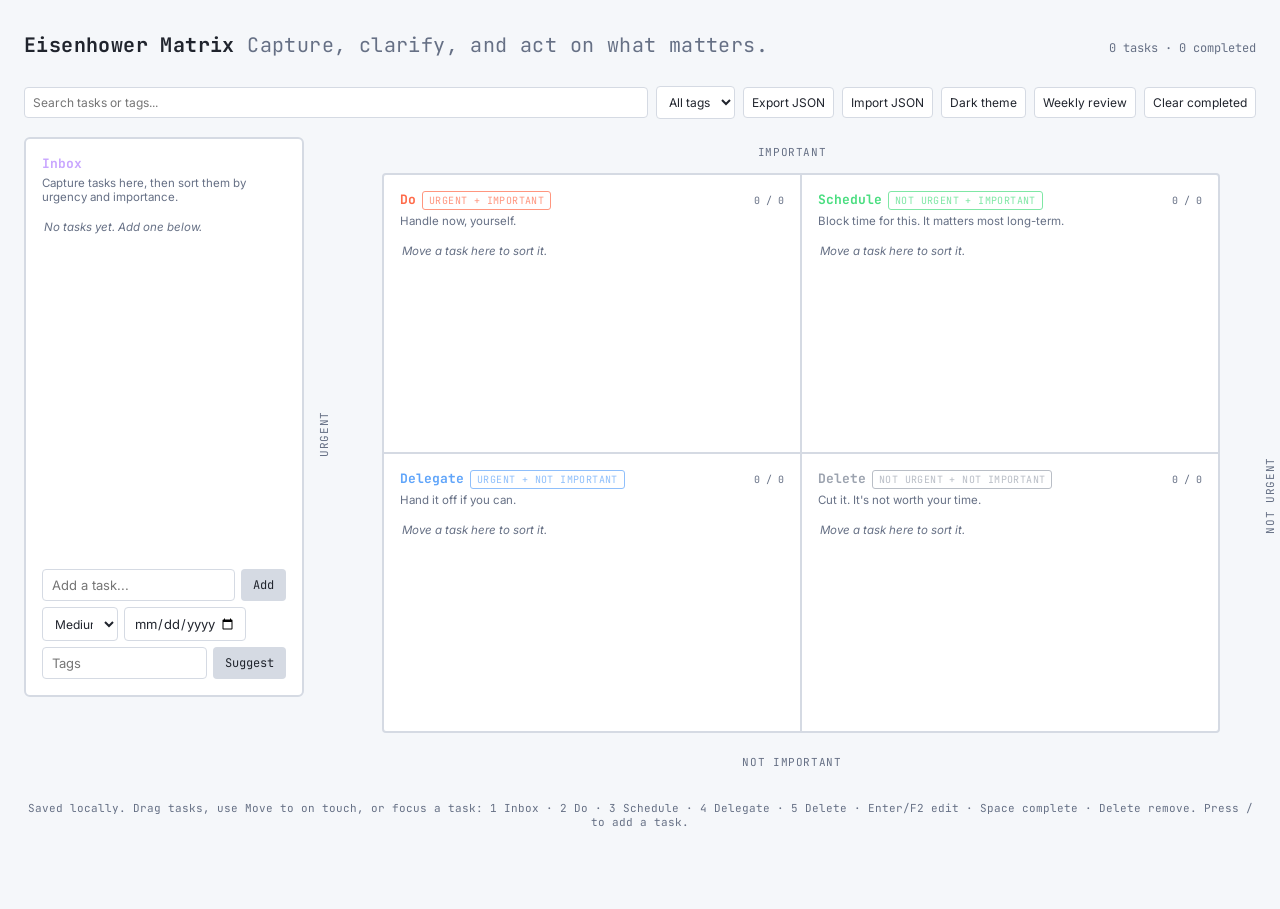
==== commit b6270643: "Update index.html" ====
--- a/eisenhower_matrix/index.html
+++ b/eisenhower_matrix/index.html
@@ -19,6 +19,10 @@
     --delegate: #60A5FA;
     --delete: #9CA3AF;
     --inbox: #C9A6FF;
+    --task-bg: #1F232D;
+    --input-bg: #0F1115;
+    --muted-bg: #4B4F5A;
+    --button-hover: #3A3F4C;
   }
 
   * { box-sizing: border-box; }
@@ -27,7 +31,7 @@
     margin: 0;
     background: var(--bg);
     color: var(--text);
-    font-family: 'Inter', sans-serif;
+    font-family: 'Inter', system-ui, sans-serif;
     min-height: 100vh;
     padding: 32px 24px 80px;
   }
@@ -207,7 +211,7 @@
   }
 
   .task {
-    background: #1F232D;
+    background: var(--task-bg);
     border: 1px solid var(--grid-line);
     border-radius: 5px;
     padding: 8px 10px;
@@ -224,7 +228,8 @@
   .task.dragging {
     opacity: 0.35;
     box-shadow: 0 4px 12px rgba(0,0,0,0.25);
-    border: 2px solid var(--do);
+    outline: 2px solid var(--do);
+    outline-offset: -2px;
   }
 
   .task-text {
@@ -252,18 +257,17 @@
 
   .add-row input {
     flex: 1;
-    background: #0F1115;
+    background: var(--input-bg);
     border: 1px solid var(--grid-line);
     border-radius: 4px;
     padding: 7px 9px;
     color: var(--text);
-    font-family: 'Inter', sans-serif;
+    font-family: 'Inter', system-ui, sans-serif;
     font-size: 13px;
     min-width: 0;
   }
 
   .add-row input:focus {
-    outline: none;
     border-color: var(--text-dim);
   }
 
@@ -278,11 +282,11 @@
     cursor: pointer;
     flex-shrink: 0;
   }
-  .add-row button:hover { background: #3A3F4C; }
+  .add-row button:hover { background: var(--button-hover); }
 
   .empty-hint {
     font-size: 11.5px;
-    color: #4B4F5A;
+    color: var(--text-dim);
     font-style: italic;
     padding: 4px 2px;
   }
@@ -292,7 +296,7 @@
     margin: 24px auto 0;
     font-family: 'JetBrains Mono', monospace;
     font-size: 11px;
-    color: #4B4F5A;
+    color: var(--text-dim);
     text-align: center;
   }
 
@@ -303,7 +307,6 @@
     .matrix { min-height: 640px; }
     .axis-left, .axis-right { display: none; }
   }
-  .priority-low { opacity: 0.7; }
   .priority-high { border-left: 4px solid #e74c3c; }
   .toolbar {
     max-width: 1300px;
@@ -314,23 +317,27 @@
     align-items: center;
   }
   .toolbar input, .toolbar button, .toolbar select, .add-row select,
-  .task-priority, .task-date, .task-tags, .task-move {
-    background: #0F1115;
+  .task-priority, .task-date, .task-tags-input, .task-recurring, .task-move {
+    background: var(--input-bg);
     border: 1px solid var(--grid-line);
     border-radius: 4px;
     color: var(--text);
-    font: 12px 'Inter', sans-serif;
+    font: 12px 'Inter', system-ui, sans-serif;
     padding: 7px 8px;
   }
   .toolbar input { flex: 1 1 180px; min-width: 140px; }
   .toolbar button, .toolbar label { cursor: pointer; }
   .toolbar button:hover { background: var(--grid-line); }
-  .toolbar .review-status { color: var(--text-dim); font: 11px 'JetBrains Mono', monospace; }
+  :focus-visible { outline: 2px solid var(--inbox); outline-offset: 2px; }
   .add-row { flex-wrap: wrap; }
-  .add-row select { flex: 0 0 76px; min-width: 0; margin-right: 0 !important; }
-  .add-row input { min-width: 100px; }
-  .add-row input[type="date"] { flex: 0 0 122px; }
-  .add-row input[type="text"].tags-input { flex: 0 0 100px; }
+  .add-row > input[type="text"] { flex: 1 1 120px; min-width: 0; }
+  .add-row > button[type="submit"] { flex: 0 0 auto; order: 2; }
+  .add-more { display: flex; flex: 1 1 100%; flex-wrap: wrap; gap: 6px; order: 3; }
+  .add-more select { flex: 0 0 76px; min-width: 0; }
+  .add-more input[type="date"] { flex: 0 0 122px; }
+  .add-more .tags-input { flex: 1 1 90px; min-width: 80px; }
+  .add-more #suggest-task { flex: 0 0 auto; }
+  .add-row input { min-width: 0; }
   .quadrant-head { gap: 6px; }
   .quadrant-count {
     color: var(--text-dim);
@@ -350,15 +357,19 @@
   .task-main { display: flex; align-items: flex-start; gap: 7px; flex: 1 1 140px; min-width: 0; }
   .task-main input { margin-top: 3px; accent-color: var(--schedule); }
   .task-text { outline: none; }
+  .task-text[contenteditable="true"] { outline: 2px solid var(--inbox); outline-offset: 2px; }
   .task-meta { width: 100%; display: flex; gap: 5px; flex-wrap: wrap; align-items: center; color: var(--text-dim); font-size: 10px; }
   .task-meta.overdue { color: #FB7185; }
   .task-tag { color: var(--inbox); }
   .task-actions { display: flex; gap: 4px; align-items: center; }
-  .task-actions select { max-width: 94px; }
+  .task-actions select { max-width: none; }
+  .task-tags-input { min-width: 80px; max-width: 140px; }
   .task-remove { font-size: 15px; }
+  .task-edit { background: none; border: 0; color: var(--text-dim); cursor: pointer; padding: 2px 4px; }
+  .task-edit:hover { color: var(--text); }
   .toast {
     position: fixed; bottom: 22px; left: 50%; transform: translateX(-50%);
-    background: #252A35; border: 1px solid var(--grid-line); border-radius: 5px;
+    background: var(--panel); border: 1px solid var(--grid-line); border-radius: 5px;
     padding: 10px 12px; color: var(--text); font-size: 12px; z-index: 5;
     display: none; gap: 12px; align-items: center;
   }
@@ -367,14 +378,21 @@
   .review-panel { max-width: 1300px; margin: 0 auto 16px; color: var(--text-dim); font-size: 12px; display: none; }
   .review-panel.visible { display: block; }
   body.light { --bg:#F5F7FA; --panel:#FFFFFF; --panel-hover:#EEF2F7; --grid-line:#D5DAE3; --text:#20242D; --text-dim:#667085; }
-  body.light .task, body.light .add-row input, body.light .toolbar input,
-  body.light .toolbar button, body.light .toolbar select, body.light .add-row select,
-  body.light .task-priority, body.light .task-date, body.light .task-tags, body.light .task-move { background:#F8FAFC; }
+  body.light { --task-bg:#F8FAFC; --input-bg:#FFFFFF; --muted-bg:#667085; --button-hover:#E5E7EB; }
+  .add-more-toggle { display: none; }
+  @media (max-width: 900px) {
+    .add-row { align-items: stretch; }
+    .add-row > input[type="text"] { order: 1; flex: 1 1 calc(100% - 58px); }
+    .add-row > button[type="submit"] { order: 2; }
+    .add-more-toggle { display: block; order: 3; flex: 1; padding: 7px 8px; }
+    .add-more { display: none; order: 4; width: 100%; }
+    .add-more.open { display: flex; }
+  }
   @media (max-width: 900px) {
     .axis-left, .axis-right { display: block; writing-mode: horizontal-tb; transform: none; font-size: 9px; }
     .axis-left { left: 0; top: 50%; }
     .axis-right { right: 0; top: 50%; }
-    .graph-wrap { padding-left: 45px; padding-right: 45px; }
+    .graph-wrap { padding: 28px 45px 34px; }
   }
 </style>
 </head>
@@ -389,7 +407,8 @@
   <input id="search" type="search" placeholder="Search tasks or tags..." aria-label="Search tasks or tags" />
   <select id="filter-tag" aria-label="Filter by tag"><option value="">All tags</option></select>
   <button id="export-btn" type="button">Export JSON</button>
-  <label class="toolbar-button">Import JSON<input id="import-input" type="file" accept="application/json" hidden /></label>
+  <button id="import-btn" type="button">Import JSON</button>
+  <input id="import-input" type="file" accept="application/json" hidden />
   <button id="theme-toggle" type="button">Light theme</button>
   <button id="review-toggle" type="button">Weekly review</button>
   <button id="clear-completed" type="button">Clear completed</button>
@@ -405,15 +424,18 @@
     <div class="inbox-desc">Capture tasks here, then sort them by urgency and importance.</div>
     <div class="task-list" id="list-inbox"></div>
     <form class="add-row" data-quadrant="inbox">
-      <select id="task-priority" aria-label="Sort priority">
+      <input id="new-task-text" name="text" type="text" placeholder="Add a task..." />
+      <button type="button" class="add-more-toggle" aria-expanded="false">More</button>
+      <div class="add-more">
+        <select id="task-priority" aria-label="Sort priority">
+        <option value="medium">Medium</option>
         <option value="low">Low</option>
-        <option value="medium">Medium</option>
         <option value="high">High</option>
-      </select>
-      <input type="text" placeholder="Add a task..." autofocus />
-      <input type="date" aria-label="Due date" title="Due date" />
-      <input class="tags-input" type="text" placeholder="Tags" aria-label="Tags (comma separated)" />
-      <button type="button" id="suggest-task">Suggest</button>
+        </select>
+        <input id="new-task-date" name="dueDate" type="date" aria-label="Due date" title="Due date" />
+        <input id="new-task-tags" name="tags" class="tags-input" type="text" placeholder="Tags" aria-label="Tags (comma separated)" />
+        <button type="button" id="suggest-task">Suggest</button>
+      </div>
       <button type="submit">Add</button>
     </form>
   </div>
@@ -470,8 +492,8 @@
 
 </div>
 
-<footer>Saved locally. Drag tasks, use Move to on touch, or focus a task and press 1–4. Press / to add a task.</footer>
-<div class="toast" id="toast"><span id="toast-message"></span><button id="toast-undo" type="button">Undo</button></div>
+<footer>Saved locally. Drag tasks, use Move to on touch, or focus a task: 1 Inbox · 2 Do · 3 Schedule · 4 Delegate · 5 Delete · Enter/F2 edit · Space complete · Delete remove. Press / to add a task.</footer>
+<div class="toast" id="toast" role="status" aria-live="polite"><span id="toast-message"></span><button id="toast-undo" type="button">Undo</button></div>
 
 <script>
   const STORAGE_KEY = 'eisenhower-matrix-tasks';
@@ -489,109 +511,234 @@
   function loadTasks() {
     try {
       const saved = JSON.parse(localStorage.getItem(STORAGE_KEY) || '[]');
-      return Array.isArray(saved) ? saved.map(task => ({
-        id: task.id || newId(), text: String(task.text || ''), quadrant: ZONES.includes(task.quadrant) ? task.quadrant : 'inbox',
-        priority: ['low', 'medium', 'high'].includes(task.priority) ? task.priority : 'medium',
-        dueDate: task.dueDate || '', completed: Boolean(task.completed), tags: Array.isArray(task.tags) ? task.tags : [],
-        recurring: task.recurring || ''
-      })).filter(task => task.text) : [];
+      const rawTasks = Array.isArray(saved) ? saved : (saved && Array.isArray(saved.tasks) ? saved.tasks : []);
+      const usedIds = new Set();
+      return rawTasks.map(task => {
+        const normalized = normalizeTask(task);
+        if (usedIds.has(normalized.id)) normalized.id = newId();
+        usedIds.add(normalized.id);
+        return normalized;
+      }).filter(task => task.text);
     } catch (error) { console.error('Could not read saved tasks:', error); return []; }
   }
   function loadSettings() {
-    try { return JSON.parse(localStorage.getItem(SETTINGS_KEY) || '{}'); }
+    try {
+      const saved = JSON.parse(localStorage.getItem(SETTINGS_KEY) || '{}');
+      return saved && typeof saved === 'object' ? saved : {};
+    }
     catch (error) { console.error('Could not read settings:', error); return {}; }
   }
-  function save() { localStorage.setItem(STORAGE_KEY, JSON.stringify(tasks)); }
-  function saveSettings() { localStorage.setItem(SETTINGS_KEY, JSON.stringify(settings)); }
-  function today() { return new Date().toISOString().slice(0, 10); }
+  function save() {
+    try { localStorage.setItem(STORAGE_KEY, JSON.stringify({ version: 1, tasks })); }
+    catch (error) { console.error('Could not save tasks:', error); showToast('Could not save changes in this browser.'); }
+  }
+  function saveSettings() {
+    try { localStorage.setItem(SETTINGS_KEY, JSON.stringify(settings)); }
+    catch (error) { console.error('Could not save settings:', error); showToast('Could not save settings in this browser.'); }
+  }
+  function today() {
+    const date = new Date();
+    return date.getFullYear() + '-' + String(date.getMonth() + 1).padStart(2, '0') + '-' + String(date.getDate()).padStart(2, '0');
+  }
+  function dateKey(date) {
+    return date.getFullYear() + '-' + String(date.getMonth() + 1).padStart(2, '0') + '-' + String(date.getDate()).padStart(2, '0');
+  }
+  function formatDueDate(value) {
+    if (!value) return '';
+    const difference = Math.round((new Date(value + 'T00:00:00') - new Date(today() + 'T00:00:00')) / 86400000);
+    if (difference === 0) return 'Today';
+    if (difference === 1) return 'Tomorrow';
+    if (difference > 1 && difference < 7) return 'in ' + difference + ' days';
+    return value;
+  }
   function normalizeTask(task) {
+    const source = task && typeof task === 'object' ? task : {};
+    const dueDate = typeof source.dueDate === 'string' && /^\d{4}-\d{2}-\d{2}$/.test(source.dueDate) ? source.dueDate : '';
+    const tags = Array.isArray(source.tags) ? source.tags.map(tag => String(tag).replace(/^#+/, '').trim().toLowerCase()).filter(Boolean) : [];
     return {
-      id: task.id || newId(), text: String(task.text || ''), quadrant: ZONES.includes(task.quadrant) ? task.quadrant : 'inbox',
-      priority: ['low', 'medium', 'high'].includes(task.priority) ? task.priority : 'medium',
-      dueDate: task.dueDate || '', completed: Boolean(task.completed), tags: Array.isArray(task.tags) ? task.tags : [],
-      recurring: ['daily', 'weekly', 'monthly'].includes(task.recurring) ? task.recurring : ''
+      id: source.id || newId(), text: String(source.text || ''), quadrant: ZONES.includes(source.quadrant) ? source.quadrant : 'inbox',
+      priority: ['low', 'medium', 'high'].includes(source.priority) ? source.priority : 'medium',
+      dueDate, completed: Boolean(source.completed), tags,
+      recurring: ['daily', 'weekly', 'monthly'].includes(source.recurring) ? source.recurring : '',
+      completedAt: typeof source.completedAt === 'string' ? source.completedAt : '',
+      promotedAt: typeof source.promotedAt === 'string' ? source.promotedAt : '',
+      spawned: Boolean(source.spawned),
+      recurringParentId: typeof source.recurringParentId === 'string' ? source.recurringParentId : '',
+      spawnedCopyId: typeof source.spawnedCopyId === 'string' ? source.spawnedCopyId : ''
     };
   }
   function visibleTasks() {
     const query = document.getElementById('search').value.trim().toLowerCase();
     const tag = document.getElementById('filter-tag').value;
-    return tasks.filter(task => (!query || task.text.toLowerCase().includes(query) || task.tags.some(t => t.toLowerCase().includes(query))) && (!tag || task.tags.includes(tag)));
+    return tasks.filter(task => (!query || task.text.toLowerCase().includes(query) || task.tags.some(t => String(t).toLowerCase().includes(query))) && (!tag || task.tags.includes(tag)));
   }
   function showToast(message, action) {
     undoAction = action;
     document.getElementById('toast-message').textContent = message;
+    document.getElementById('toast-undo').hidden = typeof action !== 'function';
     document.getElementById('toast').classList.add('visible');
     clearTimeout(showToast.timer);
     showToast.timer = setTimeout(() => { document.getElementById('toast').classList.remove('visible'); undoAction = null; }, 5000);
   }
   function addTask(text, dueDate, tags) {
     const trimmed = text.trim();
-    if (!trimmed) return;
-    tasks.push({ id: newId(), text: trimmed, quadrant: 'inbox', priority: document.getElementById('task-priority').value, dueDate, completed: false, tags, recurring: '' });
+    if (!trimmed) return null;
+    const task = { id: newId(), text: trimmed, quadrant: 'inbox', priority: document.getElementById('task-priority').value, dueDate, completed: false, completedAt: '', tags: tags.map(tag => tag.replace(/^#+/, '')), recurring: '', promotedAt: '', spawned: false, recurringParentId: '' };
+    tasks.push(task);
     save(); render();
+    return task;
+  }
+  function setCompleted(task, completed) {
+    const wasCompleted = task.completed;
+    task.completed = completed;
+    task.completedAt = completed ? today() : '';
+    if (!completed && wasCompleted && task.spawned) {
+      const spawnedCopy = tasks.find(item => item.id === task.spawnedCopyId);
+      if (spawnedCopy && !spawnedCopy.completed && !spawnedCopy.spawned &&
+          spawnedCopy.text === task.text && spawnedCopy.priority === task.priority &&
+          spawnedCopy.dueDate !== '' && JSON.stringify(spawnedCopy.tags) === JSON.stringify(task.tags)) {
+        tasks = tasks.filter(item => item.id !== spawnedCopy.id);
+      }
+      task.spawned = false;
+      task.spawnedCopyId = '';
+    }
+    if (completed && !wasCompleted && task.recurring && !task.spawned) {
+      task.spawned = true;
+      const next = new Date((task.dueDate || today()) + 'T00:00:00');
+      const advance = () => {
+        if (task.recurring === 'daily') next.setDate(next.getDate() + 1);
+        if (task.recurring === 'weekly') next.setDate(next.getDate() + 7);
+        if (task.recurring === 'monthly') {
+          const day = next.getDate();
+          next.setDate(1);
+          next.setMonth(next.getMonth() + 1);
+          next.setDate(Math.min(day, new Date(next.getFullYear(), next.getMonth() + 1, 0).getDate()));
+        }
+      };
+      while (next.toISOString().slice(0, 10) <= today()) advance();
+      const spawnedCopy = {
+        ...task, id: newId(), completed: false, completedAt: '', spawned: false,
+        spawnedCopyId: '', recurringParentId: task.id, promotedAt: '', tags: [...task.tags],
+        quadrant: task.quadrant === 'inbox' ? 'inbox' : task.quadrant,
+        dueDate: next.getFullYear() + '-' + String(next.getMonth() + 1).padStart(2, '0') + '-' + String(next.getDate()).padStart(2, '0')
+      };
+      task.spawnedCopyId = spawnedCopy.id;
+      tasks.push(spawnedCopy);
+    }
+    save();
+    render();
   }
   function moveTask(id, quadrant) {
     const task = tasks.find(item => item.id === id);
     if (!task || !ZONES.includes(quadrant)) return;
-    const previous = task.quadrant; task.quadrant = quadrant; save(); render();
-    if (previous !== quadrant) showToast('Moved to ' + zoneNames[quadrant] + '.', () => { task.quadrant = previous; save(); render(); });
+    const previous = task.quadrant; task.quadrant = quadrant;
+    save(); render();
+    if (previous !== quadrant) showToast('Moved to ' + zoneNames[quadrant] + '.', () => {
+      const current = tasks.find(item => item.id === id);
+      if (current) { current.quadrant = previous; save(); render(); }
+    });
   }
   function removeTask(id) {
     const index = tasks.findIndex(item => item.id === id);
     if (index < 0) return;
     const removed = tasks.splice(index, 1)[0]; save(); render();
-    showToast('Task deleted.', () => { tasks.splice(index, 0, removed); save(); render(); });
-  }
-  function updateTask(task, key, value) { task[key] = value; save(); render(); }
+    showToast('Task deleted.', () => {
+      if (!tasks.some(item => item.id === removed.id)) {
+        tasks.splice(Math.min(index, tasks.length), 0, removed);
+        save(); render();
+      }
+    });
+  }
+  function updateTask(task, key, value, focusSelector) {
+    task[key] = value;
+    save();
+    render(focusSelector ? task.id : null, focusSelector);
+  }
   function makeSelect(className, value, options, label) {
     const select = document.createElement('select'); select.className = className; select.title = label; select.setAttribute('aria-label', label);
     options.forEach(([optionValue, text]) => { const option = new Option(text, optionValue); option.selected = optionValue === value; select.add(option); });
     return select;
   }
-  function render() {
+  function render(focusId, focusSelector) {
+    const activeId = focusId || document.activeElement.closest?.('.task')?.dataset.id;
     const visible = visibleTasks();
     ZONES.forEach(zone => {
       const list = document.getElementById('list-' + zone); list.innerHTML = '';
       const items = visible.filter(task => task.quadrant === zone);
       const count = document.querySelector('#q-' + zone + ' .quadrant-count');
-      if (count) count.textContent = items.length;
-      if (zone === 'do') document.querySelector('#q-do .overload-warning').classList.toggle('visible', tasks.filter(t => t.quadrant === 'do').length > 5);
+      if (count) count.textContent = items.filter(task => !task.completed).length + ' / ' + items.length;
+      if (zone === 'do') document.querySelector('#q-do .overload-warning').classList.toggle('visible', tasks.filter(t => t.quadrant === 'do' && !t.completed).length > 5);
       if (!items.length) { const hint = document.createElement('div'); hint.className = 'empty-hint'; hint.textContent = zone === 'inbox' ? 'No tasks yet. Add one below.' : 'Move a task here to sort it.'; list.appendChild(hint); return; }
-      items.sort((a, b) => ({ high: 0, medium: 1, low: 2 }[a.priority] - { high: 0, medium: 1, low: 2 }[b.priority]));
+      items.sort((a, b) => Number(a.completed) - Number(b.completed) || ({ high: 0, medium: 1, low: 2 }[a.priority] - { high: 0, medium: 1, low: 2 }[b.priority] || (a.dueDate || '9999').localeCompare(b.dueDate || '9999')));
       items.forEach(task => {
-        const card = document.createElement('div'); card.className = 'task' + (task.completed ? ' completed' : '') + ' priority-' + task.priority; card.draggable = true; card.dataset.id = task.id;
+        const card = document.createElement('div'); card.className = 'task' + (task.completed ? ' completed' : '') + ' priority-' + task.priority; card.draggable = true; card.tabIndex = 0; card.dataset.id = task.id;
         const main = document.createElement('div'); main.className = 'task-main';
-        const check = document.createElement('input'); check.type = 'checkbox'; check.checked = task.completed; check.title = 'Mark complete'; check.addEventListener('change', () => {
+        const check = document.createElement('input'); check.type = 'checkbox'; check.checked = task.completed; check.title = 'Mark complete'; check.setAttribute('aria-label', 'Mark complete: ' + task.text); check.addEventListener('change', () => {
+          const wasCompleted = task.completed;
           task.completed = check.checked;
-          if (task.completed && task.recurring) {
-            const next = new Date(task.dueDate || today());
+          task.completedAt = task.completed ? today() : '';
+          if (!task.completed && task.spawned) {
+            tasks = tasks.filter(item => !(item.recurringParentId === task.id && !item.completed && !item.spawned));
+            task.spawned = false;
+          }
+          if (task.completed && !wasCompleted && task.recurring && !task.spawned) {
+            task.completedAt = today();
+            task.spawned = true;
+            const next = new Date((task.dueDate || today()) + 'T00:00:00');
             if (task.recurring === 'daily') next.setDate(next.getDate() + 1);
             if (task.recurring === 'weekly') next.setDate(next.getDate() + 7);
-            if (task.recurring === 'monthly') next.setMonth(next.getMonth() + 1);
-            tasks.push({ ...task, id: newId(), completed: false, dueDate: next.toISOString().slice(0, 10), quadrant: 'schedule' });
+            if (task.recurring === 'monthly') {
+              const day = next.getDate();
+              next.setDate(1);
+              next.setMonth(next.getMonth() + 1);
+              const lastDay = new Date(next.getFullYear(), next.getMonth() + 1, 0).getDate();
+              next.setDate(Math.min(day, lastDay));
+            }
+            tasks.push({ ...task, id: newId(), completed: false, completedAt: '', spawned: false, promotedAt: '', recurringParentId: task.id, tags: [...task.tags], quadrant: task.quadrant === 'inbox' ? 'inbox' : 'schedule', dueDate: next.getFullYear() + '-' + String(next.getMonth() + 1).padStart(2, '0') + '-' + String(next.getDate()).padStart(2, '0') });
           }
-          save(); render();
+          save(); render(task.id);
         });
-        const text = document.createElement('span'); text.className = 'task-text'; text.textContent = task.text; text.contentEditable = 'true'; text.addEventListener('keydown', e => { if (e.key === 'Enter') { e.preventDefault(); text.blur(); } }); text.addEventListener('blur', () => { if (text.textContent.trim()) { task.text = text.textContent.trim(); save(); } else text.textContent = task.text; });
+        const text = document.createElement('span'); text.className = 'task-text'; text.textContent = task.text;
+        text.addEventListener('dblclick', () => { card.draggable = false; text.contentEditable = 'true'; text.focus(); });
+        text.addEventListener('keydown', e => { if (e.key === 'Enter') { e.preventDefault(); text.blur(); } });
+        text.addEventListener('blur', () => { text.contentEditable = 'false'; card.draggable = true; if (text.textContent.trim()) { task.text = text.textContent.trim(); save(); } else text.textContent = task.text; });
         main.append(check, text);
         const actions = document.createElement('div'); actions.className = 'task-actions';
-        const priority = makeSelect('task-priority', task.priority, [['low','Low'],['medium','Medium'],['high','High']], 'Sort priority'); priority.addEventListener('change', () => updateTask(task, 'priority', priority.value));
+        const priority = makeSelect('task-priority', task.priority, [['low','Low'],['medium','Medium'],['high','High']], 'Sort priority'); priority.addEventListener('change', () => updateTask(task, 'priority', priority.value, '.task-priority'));
         const move = makeSelect('task-move', task.quadrant, ZONES.map(zoneName => [zoneName, zoneNames[zoneName]]), 'Move to'); move.addEventListener('change', () => moveTask(task.id, move.value));
         const remove = document.createElement('button'); remove.className = 'task-remove'; remove.textContent = '\u00D7'; remove.title = 'Delete task'; remove.setAttribute('aria-label', 'Delete task'); remove.addEventListener('click', () => removeTask(task.id));
         actions.append(priority, move, remove);
         const meta = document.createElement('div'); meta.className = 'task-meta' + (task.dueDate && task.dueDate < today() && !task.completed ? ' overdue' : '');
-        if (task.dueDate) meta.append(document.createTextNode((task.dueDate < today() && !task.completed ? 'Overdue: ' : 'Due: ') + task.dueDate));
+        if (task.dueDate) {
+          const daysOverdue = Math.round((new Date(today() + 'T00:00:00') - new Date(task.dueDate + 'T00:00:00')) / 86400000);
+          meta.append(document.createTextNode(daysOverdue > 0 && !task.completed ? daysOverdue + ' day' + (daysOverdue === 1 ? '' : 's') + ' overdue' : 'Due: ' + formatDueDate(task.dueDate)));
+        }
         task.tags.forEach(tag => { const tagEl = document.createElement('span'); tagEl.className = 'task-tag'; tagEl.textContent = '#' + tag; meta.append(tagEl); });
-        const due = document.createElement('input'); due.type = 'date'; due.className = 'task-date'; due.value = task.dueDate; due.title = 'Due date'; due.addEventListener('change', () => updateTask(task, 'dueDate', due.value)); meta.append(due);
-        const recurring = makeSelect('task-tags', task.recurring, [['','Once'],['daily','Daily'],['weekly','Weekly'],['monthly','Monthly']], 'Recurring'); recurring.addEventListener('change', () => updateTask(task, 'recurring', recurring.value)); meta.append(recurring);
+        const tagsInput = document.createElement('input'); tagsInput.className = 'task-tags-input'; tagsInput.value = task.tags.join(', '); tagsInput.title = 'Tags'; tagsInput.setAttribute('aria-label', 'Tags'); tagsInput.addEventListener('change', () => updateTask(task, 'tags', tagsInput.value.split(',').map(tag => tag.replace(/^#+/, '').trim().toLowerCase()).filter(Boolean), '.task-tags-input')); meta.append(tagsInput);
+        const due = document.createElement('input'); due.type = 'date'; due.className = 'task-date'; due.value = task.dueDate; due.title = 'Due date'; due.addEventListener('change', () => updateTask(task, 'dueDate', due.value, '.task-date')); meta.append(due);
+        const recurring = makeSelect('task-recurring', task.recurring, [['','Once'],['daily','Daily'],['weekly','Weekly'],['monthly','Monthly']], 'Recurring'); recurring.addEventListener('change', () => updateTask(task, 'recurring', recurring.value, '.task-recurring')); meta.append(recurring);
         card.append(main, actions, meta);
         card.addEventListener('dragstart', e => { e.dataTransfer.setData('text/plain', task.id); card.classList.add('dragging'); });
         card.addEventListener('dragend', () => card.classList.remove('dragging'));
+        card.addEventListener('keydown', e => {
+          if (e.target !== card) return;
+          if (['1', '2', '3', '4', '5'].includes(e.key)) moveTask(task.id, ZONES[Number(e.key) - 1]);
+          if (e.key === 'Enter' || e.key === 'F2') { e.preventDefault(); card.draggable = false; text.contentEditable = 'true'; text.focus(); }
+          if (e.key === ' ') { e.preventDefault(); check.click(); }
+          if (e.key === 'Delete') removeTask(task.id);
+        });
         list.appendChild(card);
       });
     });
-    document.getElementById('task-count').textContent = tasks.length + (tasks.length === 1 ? ' task' : ' tasks');
+    const completedCount = tasks.filter(task => task.completed).length;
+    document.getElementById('task-count').textContent = tasks.length + (tasks.length === 1 ? ' task' : ' tasks') + ' · ' + completedCount + ' completed';
     updateTagFilter();
+    if (activeId) {
+      const activeCard = document.querySelector('.task[data-id="' + CSS.escape(activeId) + '"]');
+      const focusTarget = focusSelector && activeCard ? activeCard.querySelector(focusSelector) : activeCard;
+      if (focusTarget) focusTarget.focus();
+    }
+    if (document.getElementById('review-panel').classList.contains('visible')) renderReview();
   }
   function updateTagFilter() {
     const select = document.getElementById('filter-tag'); const current = select.value;
@@ -603,11 +750,37 @@
     const blob = new Blob([JSON.stringify(tasks, null, 2)], { type: 'application/json' }); const url = URL.createObjectURL(blob);
     const link = document.createElement('a'); link.href = url; link.download = 'eisenhower-tasks.json'; link.click(); URL.revokeObjectURL(url);
   }
-  function review() {
-    const items = tasks.filter(task => !task.completed);
-    const stats = ZONES.map(zone => zoneNames[zone] + ': ' + tasks.filter(task => task.quadrant === zone).length).join(' · ');
-    if (!items.length) return 'All tasks are complete. Nice work. ' + stats;
-    const task = items[reviewIndex % items.length]; reviewIndex++; return 'Review ' + zoneNames[task.quadrant] + ': "' + task.text + '"' + (task.dueDate ? ' (due ' + task.dueDate + ')' : '') + '.';
+  function renderReview(restoreFocus = false) {
+    const panel = document.getElementById('review-panel');
+    if (!panel.classList.contains('visible')) return;
+    panel.replaceChildren();
+    const openTasks = tasks.filter(task => !task.completed).sort((a, b) =>
+      Number(b.quadrant === 'inbox') - Number(a.quadrant === 'inbox') ||
+      Number(Boolean(b.dueDate && b.dueDate < today())) - Number(Boolean(a.dueDate && a.dueDate < today())) ||
+      (a.dueDate || '9999').localeCompare(b.dueDate || '9999')
+    );
+    const overdue = openTasks.filter(task => task.dueDate && task.dueDate < today()).length;
+    const completedThisWeek = tasks.filter(task => task.completedAt && (Date.now() - new Date(task.completedAt + 'T00:00:00').getTime()) < 7 * 86400000).length;
+    const summary = document.createElement('strong');
+    summary.setAttribute('aria-live', 'polite');
+    summary.textContent = 'Weekly review: ' + completedThisWeek + ' completed this week · ' + overdue + ' overdue. ';
+    panel.append(summary);
+    if (!openTasks.length) {
+      panel.append(document.createTextNode('All tasks are complete.'));
+      return;
+    }
+    const task = openTasks[reviewIndex % openTasks.length];
+    panel.append(document.createTextNode('Review "' + task.text + '" '));
+    const keep = document.createElement('button'); keep.type = 'button'; keep.textContent = 'Keep';
+    const done = document.createElement('button'); done.type = 'button'; done.textContent = 'Done';
+    const remove = document.createElement('button'); remove.type = 'button'; remove.textContent = 'Delete';
+    const move = makeSelect('task-move', task.quadrant, ZONES.map(zone => [zone, zoneNames[zone]]), 'Move review task');
+    keep.addEventListener('click', () => { reviewIndex++; renderReview(true); });
+    done.addEventListener('click', () => { task.completed = true; task.completedAt = today(); save(); render(); renderReview(true); });
+    remove.addEventListener('click', () => { removeTask(task.id); renderReview(true); });
+    move.addEventListener('change', () => { reviewIndex++; moveTask(task.id, move.value); renderReview(true); });
+    panel.append(keep, move, done, remove);
+    if (restoreFocus) keep.focus();
   }
   function suggestQuadrant(dueDate, priority) {
     if (priority === 'high' || (dueDate && dueDate <= today())) return 'do';
@@ -616,35 +789,104 @@
   }
   function promoteDueTasks() {
     const cutoff = new Date(); cutoff.setDate(cutoff.getDate() + 1);
-    const limit = cutoff.toISOString().slice(0, 10);
+    const limit = cutoff.getFullYear() + '-' + String(cutoff.getMonth() + 1).padStart(2, '0') + '-' + String(cutoff.getDate()).padStart(2, '0');
     let changed = false;
-    tasks.forEach(task => { if (!task.completed && task.quadrant === 'schedule' && task.dueDate && task.dueDate <= limit) { task.quadrant = 'do'; changed = true; } });
-    if (changed) save();
-  }
-  document.querySelectorAll('[data-quadrant]').forEach(zone => {
+    let moved = 0;
+    tasks.forEach(task => { if (!task.completed && task.quadrant === 'schedule' && task.dueDate && task.dueDate <= limit && !task.promotedAt) { task.quadrant = 'do'; task.promotedAt = today(); changed = true; moved++; } });
+    if (changed) { save(); showToast(moved + ' task' + (moved === 1 ? '' : 's') + ' moved to Do.'); }
+  }
+  document.querySelectorAll('.inbox, .quadrant').forEach(zone => {
     zone.addEventListener('dragover', e => { e.preventDefault(); zone.classList.add('drag-over'); });
     zone.addEventListener('dragleave', e => { if (!zone.contains(e.relatedTarget)) zone.classList.remove('drag-over'); });
     zone.addEventListener('drop', e => { e.preventDefault(); zone.classList.remove('drag-over'); moveTask(e.dataTransfer.getData('text/plain'), zone.dataset.quadrant); });
   });
   const addForm = document.querySelector('.add-row');
   addForm.addEventListener('submit', e => {
-    e.preventDefault(); const inputs = e.target.querySelectorAll('input'); addTask(inputs[0].value, inputs[1].value, inputs[2].value.split(',').map(tag => tag.trim().toLowerCase()).filter(Boolean)); const suggestion = e.target.dataset.suggestion; if (suggestion && suggestion !== 'inbox') tasks[tasks.length - 1].quadrant = suggestion; delete e.target.dataset.suggestion; document.getElementById('suggest-task').textContent = 'Suggest'; save(); render(); e.target.reset(); inputs[0].focus();
+    e.preventDefault();
+    const task = addTask(
+      document.getElementById('new-task-text').value,
+      document.getElementById('new-task-date').value,
+      document.getElementById('new-task-tags').value.split(',').map(tag => tag.replace(/^#+/, '').trim().toLowerCase()).filter(Boolean)
+    );
+    const suggestion = e.target.dataset.suggestion;
+    if (task && suggestion && suggestion !== 'inbox') { task.quadrant = suggestion; save(); render(); }
+    delete e.target.dataset.suggestion;
+    document.getElementById('suggest-task').textContent = 'Suggest';
+    e.target.reset(); document.getElementById('new-task-text').focus();
   });
   document.getElementById('suggest-task').addEventListener('click', () => {
-    const inputs = addForm.querySelectorAll('input');
-    addForm.dataset.suggestion = suggestQuadrant(inputs[1].value, document.getElementById('task-priority').value);
+    addForm.dataset.suggestion = suggestQuadrant(document.getElementById('new-task-date').value, document.getElementById('task-priority').value);
     document.getElementById('suggest-task').textContent = 'Suggested: ' + zoneNames[addForm.dataset.suggestion];
   });
+  addForm.querySelectorAll('input, select').forEach(input => input.addEventListener('input', () => {
+    delete addForm.dataset.suggestion;
+    document.getElementById('suggest-task').textContent = 'Suggest';
+  }));
   document.getElementById('search').addEventListener('input', render);
   document.getElementById('filter-tag').addEventListener('change', render);
-  document.getElementById('clear-completed').addEventListener('click', () => { const old = tasks; tasks = tasks.filter(task => !task.completed); save(); render(); showToast('Completed tasks cleared.', () => { tasks = old; save(); render(); }); });
+  document.getElementById('clear-completed').addEventListener('click', () => {
+    const removed = tasks.filter(task => task.completed);
+    if (!removed.length) return;
+    const removedIds = new Set(removed.map(task => task.id));
+    tasks = tasks.filter(task => !removedIds.has(task.id)); save(); render();
+    showToast('Completed tasks cleared.', () => {
+      const existing = new Set(tasks.map(task => task.id));
+      tasks.push(...removed.filter(task => !existing.has(task.id))); save(); render();
+    });
+  });
   document.getElementById('export-btn').addEventListener('click', exportTasks);
-  document.getElementById('import-input').addEventListener('change', async e => { try { const imported = JSON.parse(await e.target.files[0].text()); if (!Array.isArray(imported)) throw new Error('JSON must contain an array'); tasks = imported.map(normalizeTask).filter(task => task.text); save(); render(); } catch (error) { console.error('Could not import tasks:', error); showToast('Import failed: choose a valid task JSON file.'); } e.target.value = ''; });
+  document.getElementById('import-btn').addEventListener('click', () => document.getElementById('import-input').click());
+  document.getElementById('import-input').addEventListener('change', async e => {
+    try {
+      const imported = JSON.parse(await e.target.files[0].text());
+      if (!Array.isArray(imported)) throw new Error('JSON must contain an array');
+      const previous = tasks;
+      const importedTasks = imported.map(normalizeTask).filter(task => task.text);
+      const importedIds = new Set(importedTasks.map(task => task.id));
+      tasks = importedTasks; save(); render();
+      showToast('Tasks imported.', () => {
+        const current = tasks.filter(task => !importedIds.has(task.id));
+        const currentIds = new Set(current.map(task => task.id));
+        tasks = current.concat(previous.filter(task => !currentIds.has(task.id))); save(); render();
+      });
+    } catch (error) { console.error('Could not import tasks:', error); showToast('Import failed: choose a valid task JSON file.'); }
+    e.target.value = '';
+  });
   document.getElementById('theme-toggle').addEventListener('click', () => { settings.light = !settings.light; document.body.classList.toggle('light', settings.light); document.getElementById('theme-toggle').textContent = settings.light ? 'Dark theme' : 'Light theme'; saveSettings(); });
-  document.getElementById('review-toggle').addEventListener('click', () => { const panel = document.getElementById('review-panel'); panel.classList.toggle('visible'); panel.textContent = panel.classList.contains('visible') ? review() : ''; });
+  document.getElementById('review-toggle').addEventListener('click', () => {
+    const panel = document.getElementById('review-panel'); panel.classList.toggle('visible'); renderReview();
+  });
   document.getElementById('toast-undo').addEventListener('click', () => { if (undoAction) undoAction(); document.getElementById('toast').classList.remove('visible'); undoAction = null; });
-  document.addEventListener('keydown', e => { if (e.key === '/' && document.activeElement.tagName !== 'INPUT' && document.activeElement.tagName !== 'TEXTAREA') { e.preventDefault(); document.querySelector('.add-row input').focus(); } });
+  document.querySelector('.add-more-toggle').addEventListener('click', e => {
+    const open = document.querySelector('.add-more').classList.toggle('open');
+    e.currentTarget.setAttribute('aria-expanded', String(open));
+  });
+  window.addEventListener('storage', e => {
+    if (e.key === STORAGE_KEY) {
+      tasks = loadTasks();
+      if (!document.activeElement.isContentEditable) render();
+    }
+    if (e.key === SETTINGS_KEY) {
+      settings = loadSettings();
+      document.body.classList.toggle('light', settings.light);
+      document.getElementById('theme-toggle').textContent = settings.light ? 'Dark theme' : 'Light theme';
+    }
+  });
+  document.addEventListener('visibilitychange', () => { if (!document.hidden) { promoteDueTasks(); render(); } });
+  document.addEventListener('keydown', e => { if (e.key === '/' && document.activeElement.tagName !== 'INPUT' && document.activeElement.tagName !== 'TEXTAREA' && document.activeElement.tagName !== 'SELECT' && !document.activeElement.isContentEditable) { e.preventDefault(); document.querySelector('.add-row input').focus(); } });
+  const systemTheme = window.matchMedia('(prefers-color-scheme: light)');
+  systemTheme.addEventListener?.('change', event => {
+    let hasExplicitTheme = false;
+    try { hasExplicitTheme = localStorage.getItem(SETTINGS_KEY) !== null; }
+    catch (error) { console.error('Could not read theme preference:', error); }
+    if (!hasExplicitTheme) {
+      settings.light = event.matches;
+      document.body.classList.toggle('light', settings.light);
+      document.getElementById('theme-toggle').textContent = settings.light ? 'Dark theme' : 'Light theme';
+    }
+  });
   promoteDueTasks();
+  if (typeof settings.light !== 'boolean') settings.light = window.matchMedia('(prefers-color-scheme: light)').matches;
   document.body.classList.toggle('light', settings.light);
   document.getElementById('theme-toggle').textContent = settings.light ? 'Dark theme' : 'Light theme';
   render();
